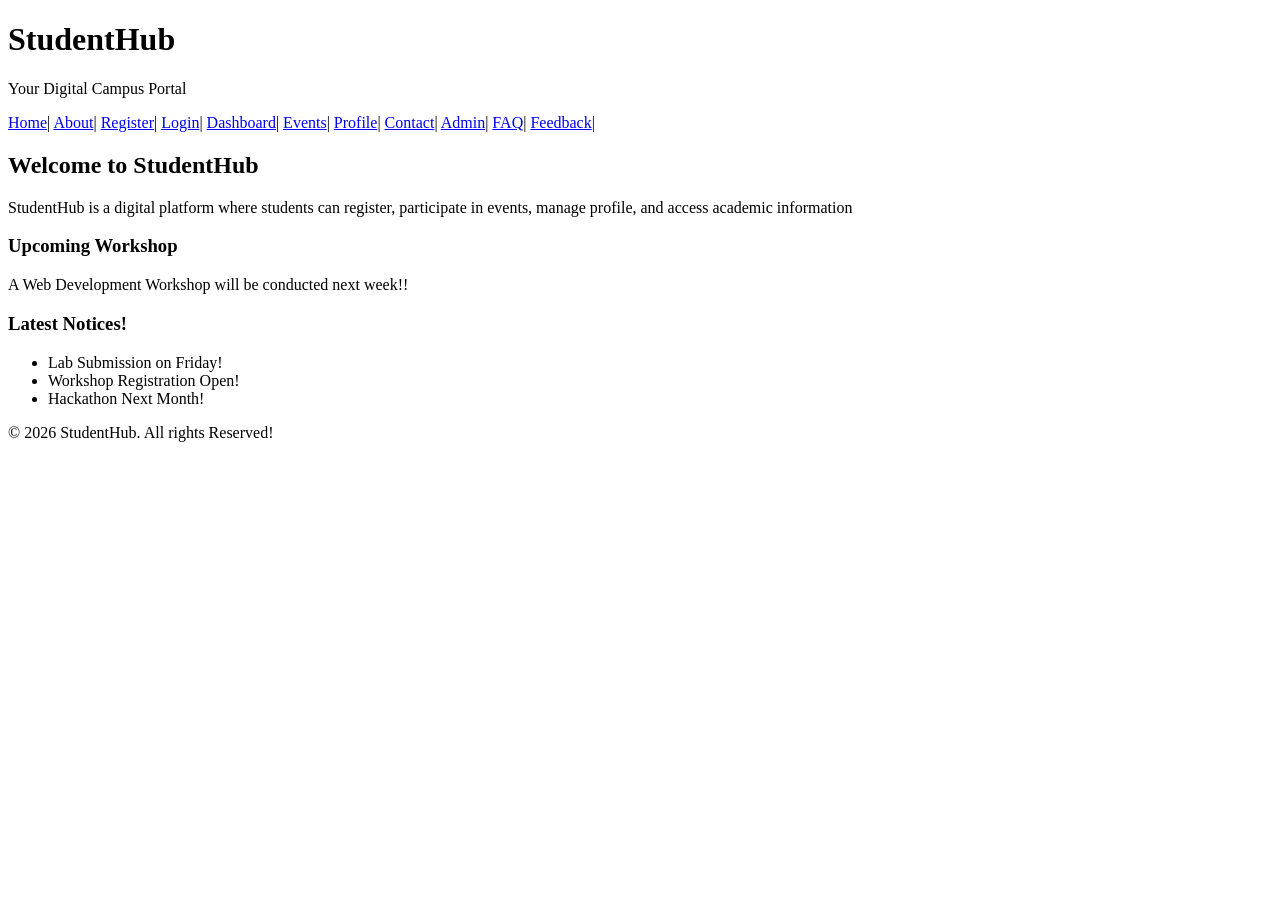
==== pages/index.html @ 155fc9a7 "Practiacl 2: Semantic HTML5 Structure" ====
<!DOCTYPE html>
<html lang="en">
<head>
    <meta charset="UTF-8">
    <meta name="viewport" content="width=device-width, initial-scale=1.0">
    <title>StudentHub - Home</title>
</head>
<body>
    <header>
        <h1>StudentHub</h1>
        <p>Your Digital Campus Portal</p>
    </header>

    <nav>
        <a href="index.html">Home</a>|
        <a href="about.html">About</a>|
        <a href="register.html">Register</a>|
        <a href="login.html">Login</a>|
        <a href="dashboard.html">Dashboard</a>|
        <a href="events.html">Events</a>|
        <a href="profile.html">Profile</a>|
        <a href="contact.html">Contact</a>|
        <a href="admin.html">Admin</a>|
        <a href="faq.html">FAQ</a>|
        <a href="feedback.html">Feedback</a>|
    </nav>
    <main>
        <section>
            <h2>Welcome to StudentHub</h2>
            <p>
                StudentHub is a digital platform where students can register,
                participate in events, manage profile, and access academic information
            </p>
        </section>
        <article>
            <h3>Upcoming Workshop</h3>

            <p>
                A Web Development Workshop will be conducted next week!! 
            </p>
        </article>
        <aside>
            <h3>Latest Notices!</h3>

            <ul>
                <li>Lab Submission on Friday!</li>
                <li>Workshop Registration Open!</li>
                <li>Hackathon Next Month!</li>
            </ul>
        </aside>
    </main>
    <footer>
        <p>&copy; 2026 StudentHub. All rights Reserved!</p>
    </footer>
</body>
</html>
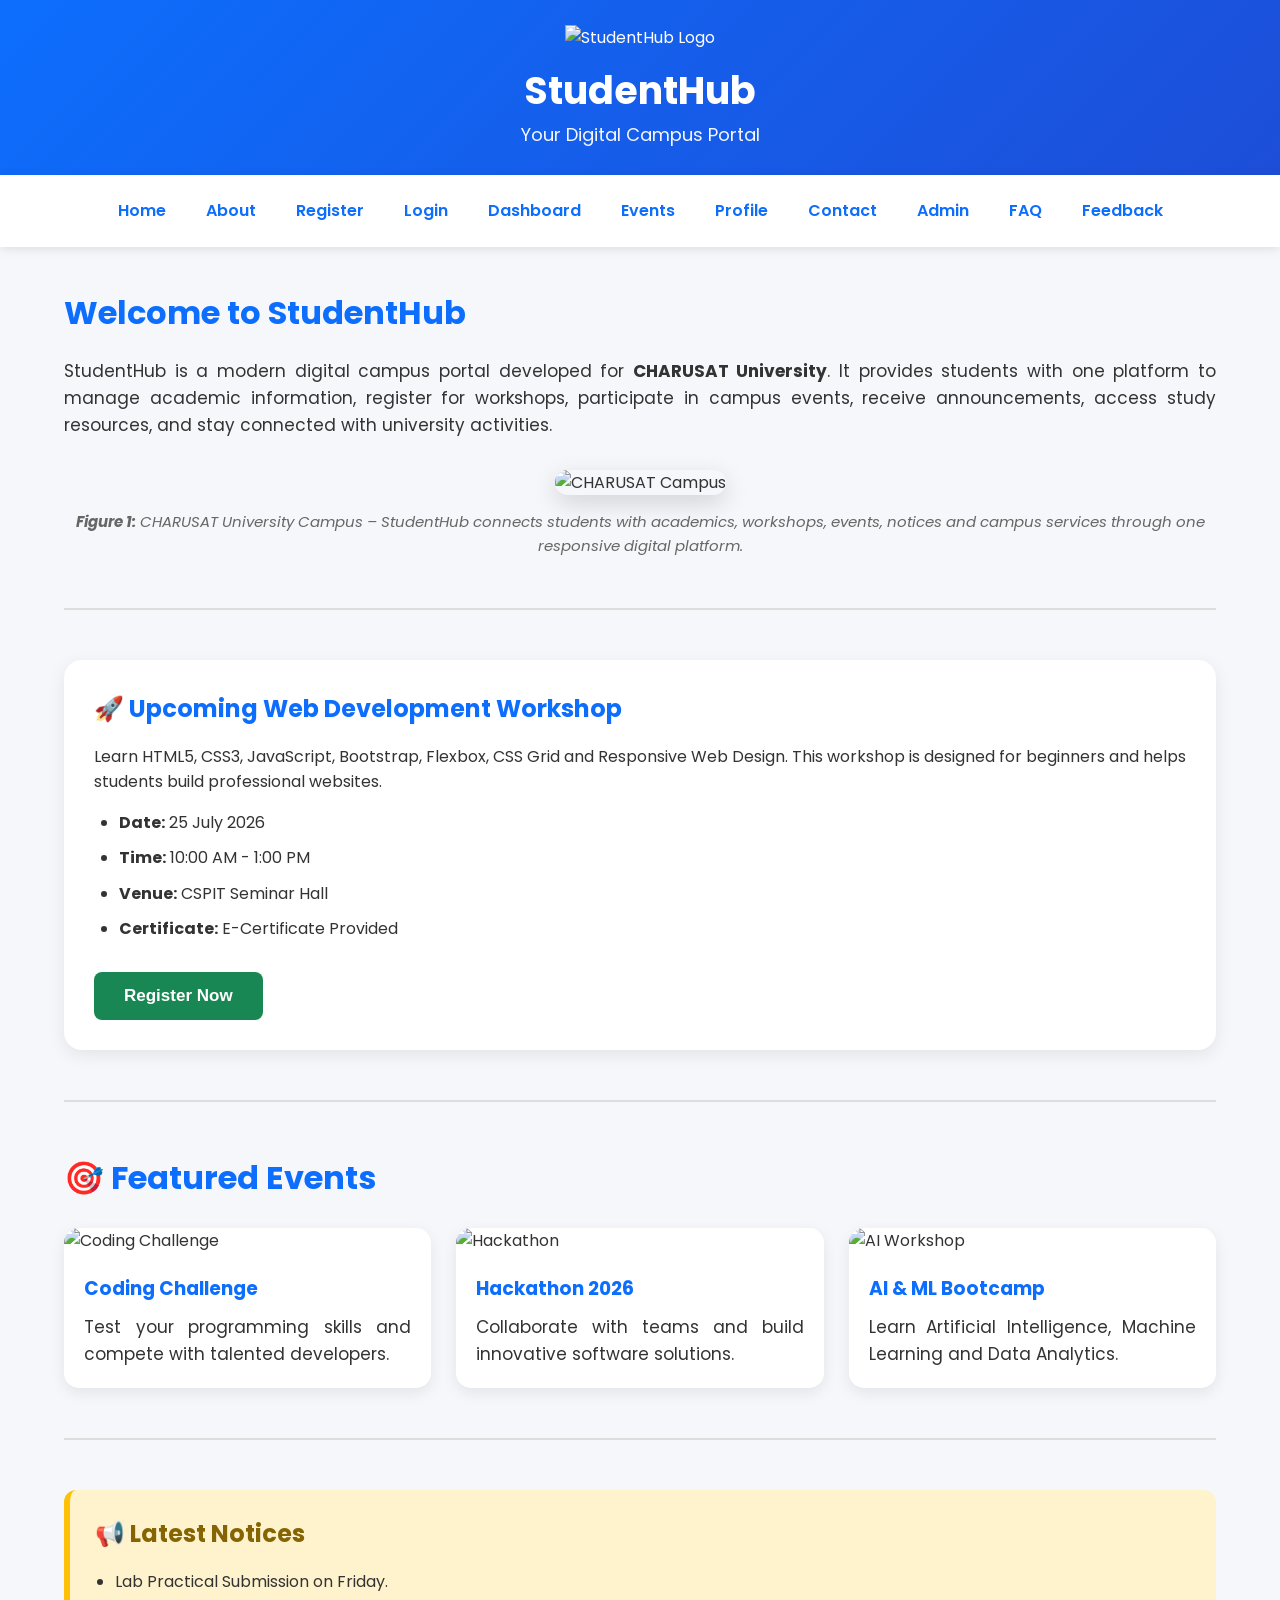
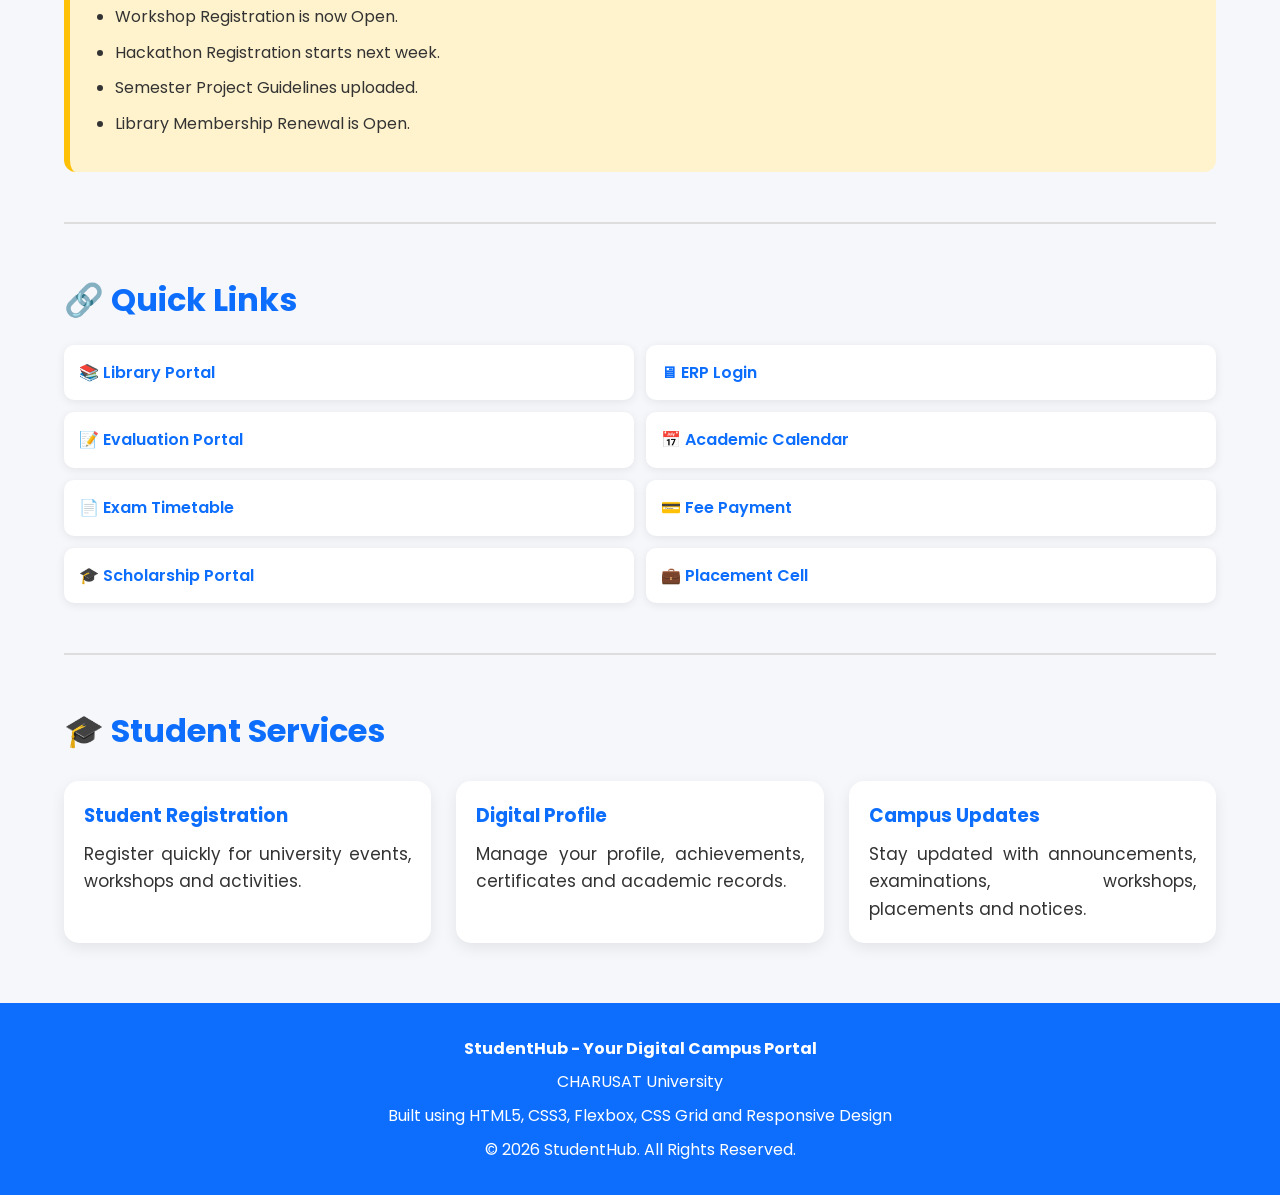
==== commit 99487bbe: "Add responsive UI, CSS and images" ====
--- a/pages/index.html
+++ b/pages/index.html
@@ -3,54 +3,346 @@
 <head>
     <meta charset="UTF-8">
     <meta name="viewport" content="width=device-width, initial-scale=1.0">
+
     <title>StudentHub - Home</title>
+
+    <!-- Google Font -->
+    <link rel="stylesheet" href="../css/style.css">
 </head>
+
 <body>
+
+    <!-- Header -->
+
     <header>
+
+        <img src="images/StudentHubLogo.png" alt="StudentHub Logo">
+
         <h1>StudentHub</h1>
+
         <p>Your Digital Campus Portal</p>
+
     </header>
 
+    <!-- Navigation -->
+
     <nav>
-        <a href="index.html">Home</a>|
-        <a href="about.html">About</a>|
-        <a href="register.html">Register</a>|
-        <a href="login.html">Login</a>|
-        <a href="dashboard.html">Dashboard</a>|
-        <a href="events.html">Events</a>|
-        <a href="profile.html">Profile</a>|
-        <a href="contact.html">Contact</a>|
-        <a href="admin.html">Admin</a>|
-        <a href="faq.html">FAQ</a>|
-        <a href="feedback.html">Feedback</a>|
+
+        <a href="index.html">Home</a>
+
+        <a href="about.html">About</a>
+
+        <a href="register.html">Register</a>
+
+        <a href="login.html">Login</a>
+
+        <a href="dashboard.html">Dashboard</a>
+
+        <a href="events.html">Events</a>
+
+        <a href="profile.html">Profile</a>
+
+        <a href="contact.html">Contact</a>
+
+        <a href="admin.html">Admin</a>
+
+        <a href="faq.html">FAQ</a>
+
+        <a href="feedback.html">Feedback</a>
+
     </nav>
+
+    <!-- Main -->
+
     <main>
+
+        <!-- Welcome -->
+
         <section>
+
             <h2>Welcome to StudentHub</h2>
+
             <p>
-                StudentHub is a digital platform where students can register,
-                participate in events, manage profile, and access academic information
+
+                StudentHub is a modern digital campus portal developed for
+                <strong>CHARUSAT University</strong>. It provides students
+                with one platform to manage academic information,
+                register for workshops, participate in campus events,
+                receive announcements, access study resources,
+                and stay connected with university activities.
+
             </p>
+
+            <figure>
+
+                <img src="images/campus.png" alt="CHARUSAT Campus">
+
+                <figcaption>
+
+                    <strong>Figure 1:</strong> CHARUSAT University Campus –
+                    StudentHub connects students with academics,
+                    workshops, events, notices and campus services through
+                    one responsive digital platform.
+
+                </figcaption>
+
+            </figure>
+
         </section>
+
+        <hr>
+
+        <!-- Workshop -->
+
         <article>
-            <h3>Upcoming Workshop</h3>
+
+            <h2>🚀 Upcoming Web Development Workshop</h2>
 
             <p>
-                A Web Development Workshop will be conducted next week!! 
+
+                Learn HTML5, CSS3, JavaScript, Bootstrap,
+                Flexbox, CSS Grid and Responsive Web Design.
+
+                This workshop is designed for beginners and
+                helps students build professional websites.
+
             </p>
+
+            <ul>
+
+                <li><strong>Date:</strong> 25 July 2026</li>
+
+                <li><strong>Time:</strong> 10:00 AM - 1:00 PM</li>
+
+                <li><strong>Venue:</strong> CSPIT Seminar Hall</li>
+
+                <li><strong>Certificate:</strong> E-Certificate Provided</li>
+
+            </ul>
+
+            <button>Register Now</button>
+
         </article>
+
+        <hr>
+
+        <!-- Featured Events -->
+
+        <section>
+
+            <h2>🎯 Featured Events</h2>
+
+            <div class="cards">
+
+                <div class="card">
+
+                    <img src="images/event1.jpg" alt="Coding Challenge">
+
+                    <div class="card-body">
+
+                        <h3>Coding Challenge</h3>
+
+                        <p>
+                            Test your programming skills and compete with
+                            talented developers.
+                        </p>
+
+                    </div>
+
+                </div>
+
+                <div class="card">
+
+                    <img src="images/event2.jpg" alt="Hackathon">
+
+                    <div class="card-body">
+
+                        <h3>Hackathon 2026</h3>
+
+                        <p>
+                            Collaborate with teams and build innovative
+                            software solutions.
+                        </p>
+
+                    </div>
+
+                </div>
+
+                <div class="card">
+
+                    <img src="images/event3.jpg" alt="AI Workshop">
+
+                    <div class="card-body">
+
+                        <h3>AI & ML Bootcamp</h3>
+
+                        <p>
+                            Learn Artificial Intelligence,
+                            Machine Learning and Data Analytics.
+
+                        </p>
+
+                    </div>
+
+                </div>
+
+            </div>
+
+        </section>
+
+        <hr>
+
+        <!-- Notices -->
+
         <aside>
-            <h3>Latest Notices!</h3>
+
+            <h2>📢 Latest Notices</h2>
 
             <ul>
-                <li>Lab Submission on Friday!</li>
-                <li>Workshop Registration Open!</li>
-                <li>Hackathon Next Month!</li>
+
+                <li>Lab Practical Submission on Friday.</li>
+
+                <li>Workshop Registration is now Open.</li>
+
+                <li>Hackathon Registration starts next week.</li>
+
+                <li>Semester Project Guidelines uploaded.</li>
+
+                <li>Library Membership Renewal is Open.</li>
+
             </ul>
+
         </aside>
+
+        <hr>
+
+        <!-- Quick Links -->
+
+        <section class="quick-links">
+
+            <h2>🔗 Quick Links</h2>
+
+            <ul>
+
+                <li><a href="#">📚 Library Portal</a></li>
+
+                <li><a href="#">🖥 ERP Login</a></li>
+
+                <li><a href="#">📝 Evaluation Portal</a></li>
+
+                <li><a href="#">📅 Academic Calendar</a></li>
+
+                <li><a href="#">📄 Exam Timetable</a></li>
+
+                <li><a href="#">💳 Fee Payment</a></li>
+
+                <li><a href="#">🎓 Scholarship Portal</a></li>
+
+                <li><a href="#">💼 Placement Cell</a></li>
+
+            </ul>
+
+        </section>
+
+        <hr>
+
+        <!-- Student Services -->
+
+        <section>
+
+            <h2>🎓 Student Services</h2>
+
+            <div class="cards">
+
+                <div class="card">
+
+                    <div class="card-body">
+
+                        <h3>Student Registration</h3>
+
+                        <p>
+                            Register quickly for university events,
+                            workshops and activities.
+                        </p>
+
+                    </div>
+
+                </div>
+
+                <div class="card">
+
+                    <div class="card-body">
+
+                        <h3>Digital Profile</h3>
+
+                        <p>
+
+                            Manage your profile,
+                            achievements,
+                            certificates
+                            and academic records.
+
+                        </p>
+
+                    </div>
+
+                </div>
+
+                <div class="card">
+
+                    <div class="card-body">
+
+                        <h3>Campus Updates</h3>
+
+                        <p>
+
+                            Stay updated with
+                            announcements,
+                            examinations,
+                            workshops,
+                            placements and notices.
+
+                        </p>
+
+                    </div>
+
+                </div>
+
+            </div>
+
+        </section>
+
     </main>
+
+    <!-- Footer -->
+
     <footer>
-        <p>&copy; 2026 StudentHub. All rights Reserved!</p>
+
+        <p>
+
+            <strong>StudentHub - Your Digital Campus Portal</strong>
+
+        </p>
+
+        <p>
+
+            CHARUSAT University
+
+        </p>
+
+        <p>
+
+            Built using HTML5, CSS3, Flexbox, CSS Grid and Responsive Design
+
+        </p>
+
+        <p>
+
+            © 2026 StudentHub. All Rights Reserved.
+
+        </p>
+
     </footer>
+
 </body>
 </html>
--- a/css/style.css
+++ b/css/style.css
@@ -0,0 +1,449 @@
+@import url('https://fonts.googleapis.com/css2?family=Poppins:wght@300;400;500;600;700;800&display=swap');
+
+/* ===============================
+   Global Styles
+================================ */
+
+*{
+    margin:0;
+    padding:0;
+    box-sizing:border-box;
+}
+
+html{
+    scroll-behavior:smooth;
+}
+
+body{
+    font-family:'Poppins',sans-serif;
+    background:#f5f7fa;
+    color:#333;
+    line-height:1.6;
+}
+
+/* ===============================
+   Header
+================================ */
+
+header{
+    background:linear-gradient(135deg,#0d6efd,#1d4ed8);
+    color:white;
+    text-align:center;
+    padding:25px;
+}
+
+header img{
+    width:90px;
+    margin-bottom:10px;
+}
+
+header h1{
+    font-size:38px;
+    font-weight:700;
+}
+
+header p{
+    font-size:18px;
+    opacity:.95;
+}
+
+/* ===============================
+   Navigation
+================================ */
+
+nav{
+    display:flex;
+    justify-content:center;
+    align-items:center;
+    flex-wrap:wrap;
+    gap:12px;
+    background:white;
+    padding:15px;
+    box-shadow:0 2px 10px rgba(0,0,0,.1);
+    position:sticky;
+    top:0;
+    z-index:1000;
+}
+
+nav img.logo{
+    width:55px;
+    margin-right:15px;
+}
+
+nav a{
+    text-decoration:none;
+    color:#0d6efd;
+    font-weight:600;
+    padding:8px 14px;
+    border-radius:8px;
+    transition:.3s;
+}
+
+nav a:hover{
+    background:#0d6efd;
+    color:white;
+}
+
+/* ===============================
+   Main
+================================ */
+
+main{
+    width:90%;
+    max-width:1200px;
+    margin:40px auto;
+}
+
+/* ===============================
+   Welcome Section
+================================ */
+
+section{
+    margin-bottom:50px;
+}
+
+section h2{
+    color:#0d6efd;
+    font-size:32px;
+    margin-bottom:20px;
+}
+
+section p{
+    font-size:17px;
+    text-align:justify;
+}
+
+/* ===============================
+   Figure
+================================ */
+
+figure{
+    margin-top:30px;
+    text-align:center;
+}
+
+figure img{
+    width:100%;
+    max-width:900px;
+    border-radius:18px;
+    box-shadow:0 8px 25px rgba(0,0,0,.15);
+}
+
+figcaption{
+    margin-top:15px;
+    font-size:15px;
+    color:#666;
+    font-style:italic;
+}
+
+/* ===============================
+   Workshop
+================================ */
+
+article{
+    background:white;
+    padding:30px;
+    border-radius:18px;
+    box-shadow:0 5px 18px rgba(0,0,0,.08);
+}
+
+article h2,
+article h3{
+    color:#0d6efd;
+    margin-bottom:15px;
+}
+
+article ul{
+    margin-top:15px;
+    margin-left:25px;
+}
+
+article li{
+    margin-bottom:10px;
+}
+
+/* ===============================
+   Button
+================================ */
+
+button{
+    margin-top:20px;
+    background:#198754;
+    color:white;
+    border:none;
+    padding:14px 30px;
+    border-radius:8px;
+    cursor:pointer;
+    font-size:17px;
+    font-weight:600;
+    transition:.3s;
+}
+
+button:hover{
+    background:#157347;
+    transform:translateY(-3px);
+}
+
+/* ===============================
+   Cards Grid
+================================ */
+
+.cards{
+    display:grid;
+    grid-template-columns:repeat(3,1fr);
+    gap:25px;
+    margin-top:25px;
+}
+
+.card{
+    background:white;
+    border-radius:15px;
+    overflow:hidden;
+    box-shadow:0 5px 15px rgba(0,0,0,.08);
+    transition:.3s;
+}
+
+.card:hover{
+    transform:translateY(-8px);
+}
+
+.card img{
+    width:100%;
+    height:220px;
+    object-fit:cover;
+}
+
+.card-body{
+    padding:20px;
+}
+
+.card-body h3{
+    color:#0d6efd;
+    margin-bottom:10px;
+}
+
+/* ===============================
+   Quick Links
+================================ */
+
+.quick-links ul{
+    display:grid;
+    grid-template-columns:repeat(2,1fr);
+    gap:12px;
+    list-style:none;
+    margin-top:20px;
+}
+
+.quick-links a{
+    display:block;
+    text-decoration:none;
+    background:white;
+    color:#0d6efd;
+    padding:15px;
+    border-radius:10px;
+    box-shadow:0 2px 10px rgba(0,0,0,.08);
+    transition:.3s;
+    font-weight:600;
+}
+
+.quick-links a:hover{
+    background:#0d6efd;
+    color:white;
+}
+
+/* ===============================
+   Notice
+================================ */
+
+aside{
+    background:#fff3cd;
+    border-left:6px solid #ffc107;
+    padding:25px;
+    border-radius:12px;
+}
+
+aside h2,
+aside h3{
+    color:#856404;
+    margin-bottom:15px;
+}
+
+aside ul{
+    margin-left:20px;
+}
+
+aside li{
+    margin-bottom:10px;
+}
+
+/* ===============================
+   Dashboard Grid
+================================ */
+
+.dashboard-grid{
+    display:grid;
+    grid-template-columns:repeat(3,1fr);
+    gap:20px;
+}
+
+.dashboard-card{
+    background:white;
+    text-align:center;
+    padding:30px;
+    border-radius:15px;
+    box-shadow:0 5px 15px rgba(0,0,0,.1);
+}
+
+.dashboard-card h3{
+    color:#0d6efd;
+}
+
+.dashboard-card p{
+    font-size:32px;
+    font-weight:bold;
+    color:#198754;
+}
+
+/* ===============================
+   Events
+================================ */
+
+.event-grid{
+    display:grid;
+    grid-template-columns:repeat(auto-fit,minmax(280px,1fr));
+    gap:25px;
+}
+
+/* ===============================
+   Forms
+================================ */
+
+form{
+    background:white;
+    padding:30px;
+    border-radius:15px;
+    box-shadow:0 5px 18px rgba(0,0,0,.08);
+}
+
+input,
+select,
+textarea{
+    width:100%;
+    padding:12px;
+    margin-bottom:18px;
+    border:1px solid #ccc;
+    border-radius:8px;
+    font-size:16px;
+}
+
+input:focus,
+select:focus,
+textarea:focus{
+    outline:none;
+    border-color:#0d6efd;
+}
+
+/* ===============================
+   Footer
+================================ */
+
+footer{
+    background:#0d6efd;
+    color:white;
+    text-align:center;
+    padding:25px;
+    margin-top:60px;
+}
+
+footer p{
+    margin:8px 0;
+}
+
+/* ===============================
+   Horizontal Line
+================================ */
+
+hr{
+    margin:50px 0;
+    border:none;
+    height:2px;
+    background:#ddd;
+}
+
+/* ===============================
+   Responsive
+================================ */
+
+@media(max-width:992px){
+
+.cards{
+    grid-template-columns:repeat(2,1fr);
+}
+
+.dashboard-grid{
+    grid-template-columns:repeat(2,1fr);
+}
+
+.quick-links ul{
+    grid-template-columns:1fr;
+}
+
+}
+
+@media(max-width:768px){
+
+header h1{
+    font-size:30px;
+}
+
+section h2{
+    font-size:26px;
+}
+
+nav{
+    flex-direction:column;
+}
+
+.cards{
+    grid-template-columns:1fr;
+}
+
+.dashboard-grid{
+    grid-template-columns:1fr;
+}
+
+figure img{
+    width:100%;
+}
+
+button{
+    width:100%;
+}
+
+}
+
+@media(max-width:480px){
+
+header img{
+    width:70px;
+}
+
+header h1{
+    font-size:24px;
+}
+
+header p{
+    font-size:15px;
+}
+
+nav a{
+    display:block;
+    width:100%;
+    text-align:center;
+}
+
+main{
+    width:95%;
+}
+
+}
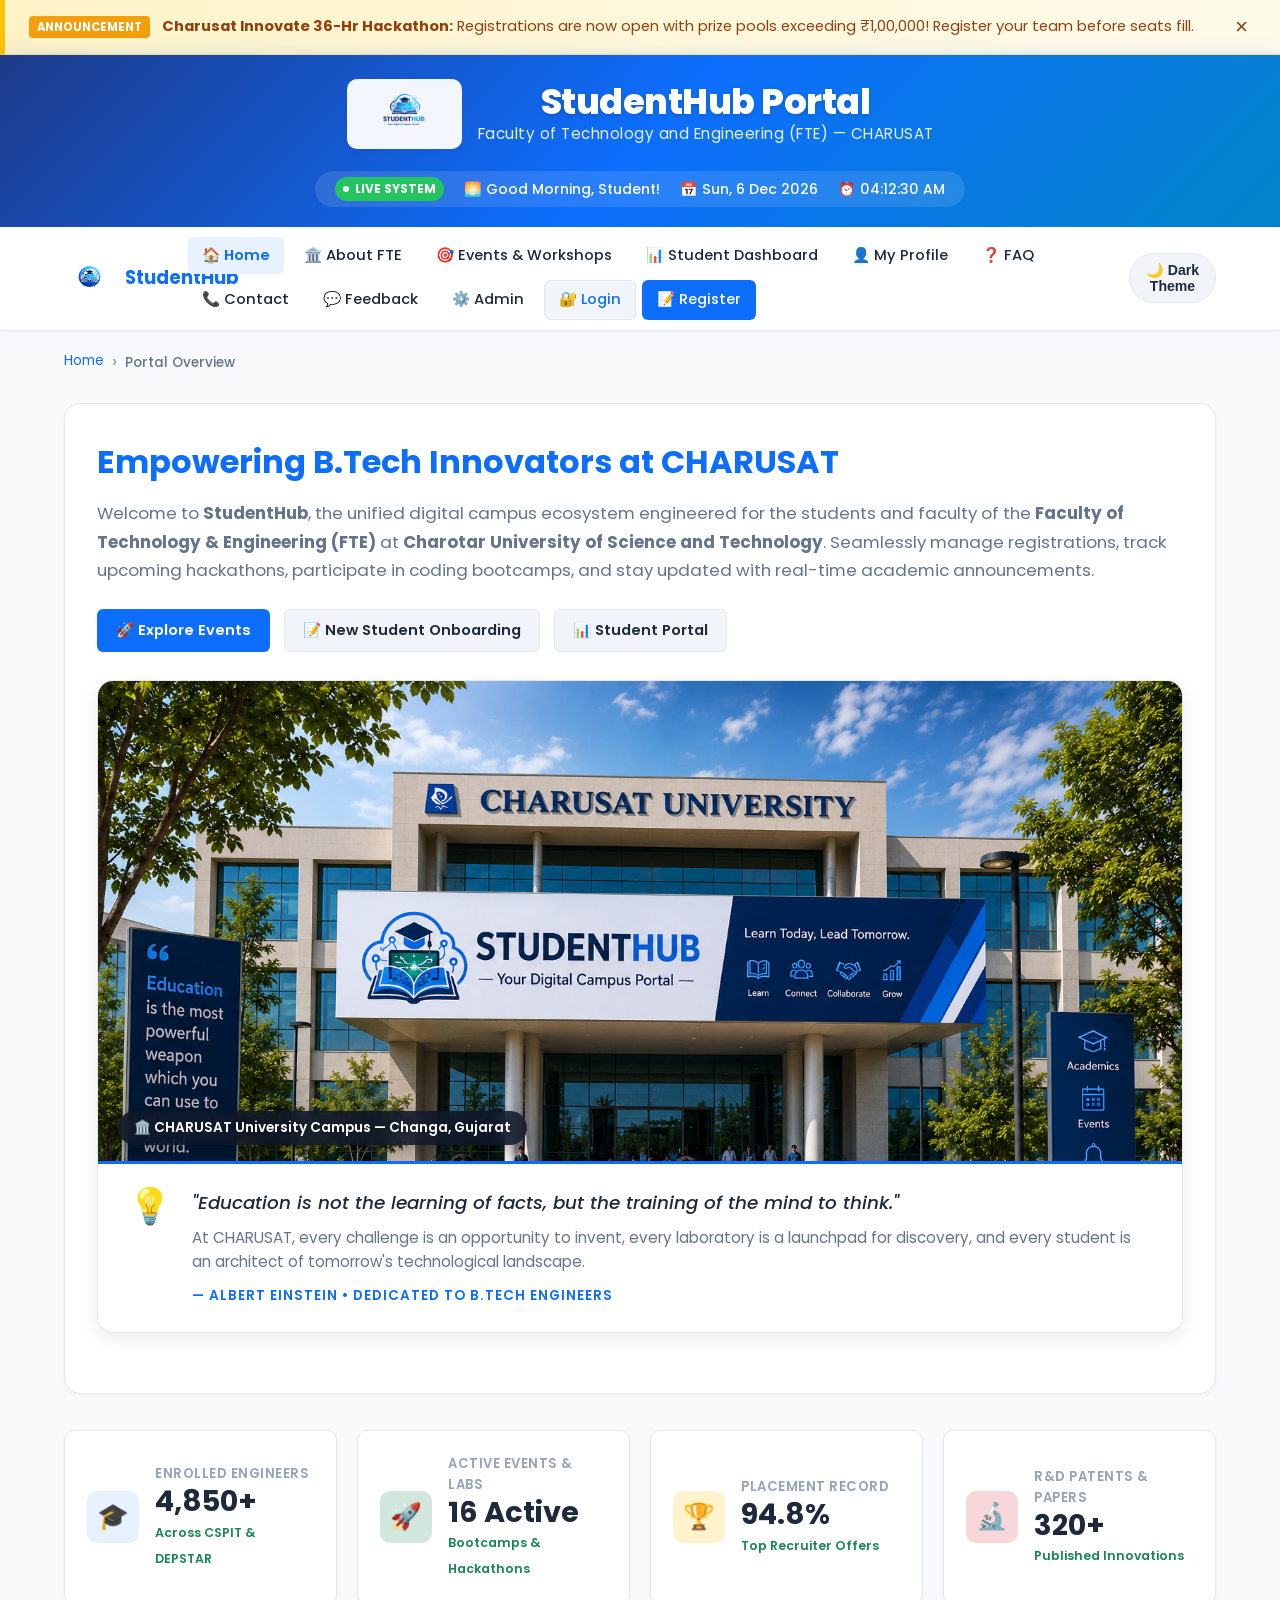
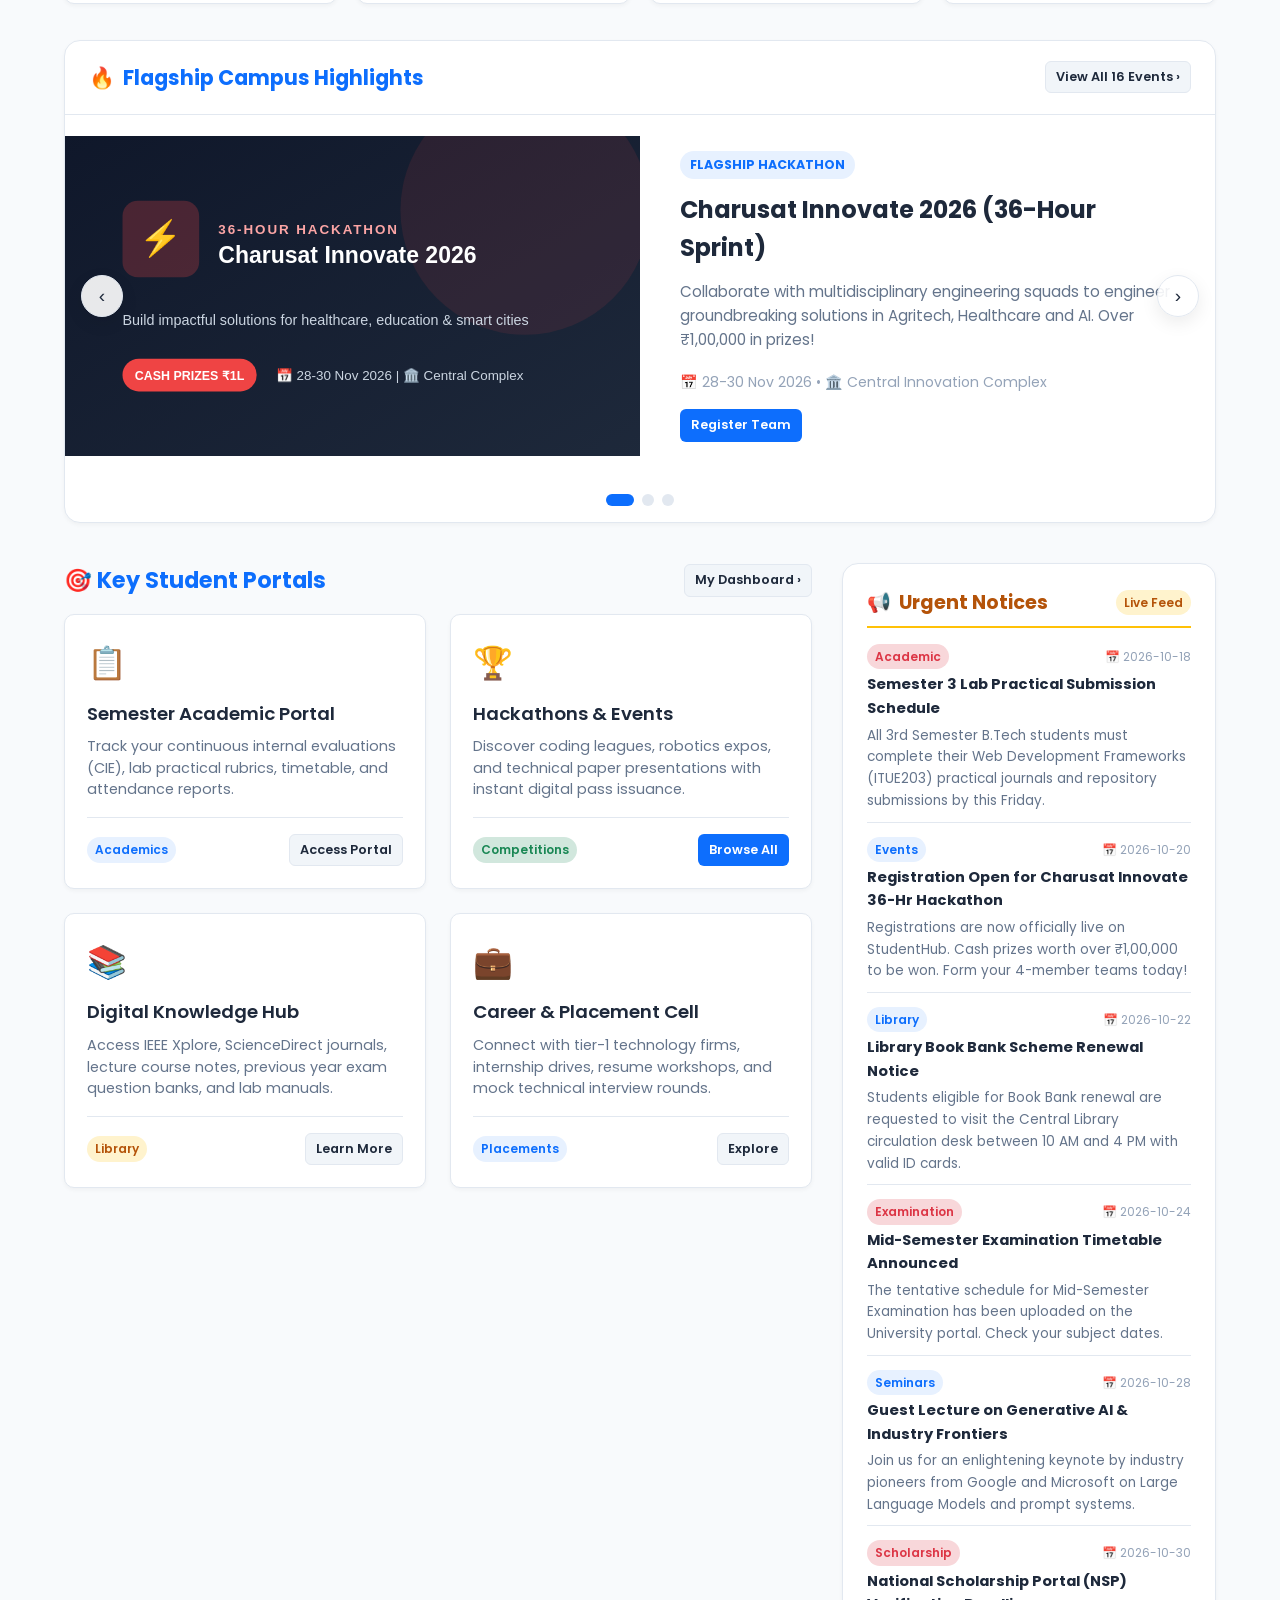
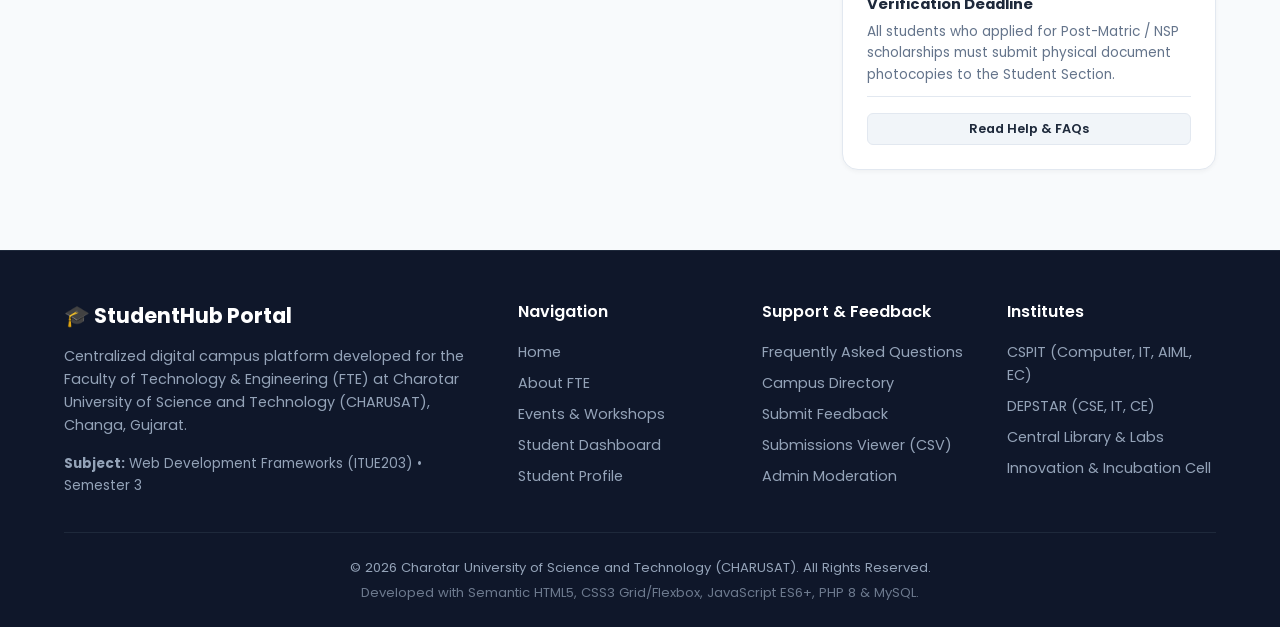
==== commit 79bd2723: "Complete implementation of StudentHub Portal for Practicals 1 to 15 (Frontend, Backend, Database, UI" ====
--- a/pages/index.html
+++ b/pages/index.html
@@ -3,346 +3,353 @@
 <head>
     <meta charset="UTF-8">
     <meta name="viewport" content="width=device-width, initial-scale=1.0">
-
-    <title>StudentHub - Home</title>
-
-    <!-- Google Font -->
+    <meta name="description" content="StudentHub - Centralized Digital Campus Portal for Charotar University of Science and Technology (CHARUSAT) FTE Students.">
+    <title>StudentHub - Digital Campus Portal | CHARUSAT FTE</title>
+    <link rel="icon" type="image/png" href="../images/favStudentIcon.png">
     <link rel="stylesheet" href="../css/style.css">
 </head>
-
 <body>
 
-    <!-- Header -->
-
-    <header>
-
-        <img src="images/StudentHubLogo.png" alt="StudentHub Logo">
-
-        <h1>StudentHub</h1>
-
-        <p>Your Digital Campus Portal</p>
-
+    <!-- Accessible Skip Link (Practical 2 Advanced) -->
+    <a href="#mainContent" class="skip-link">Skip to main content</a>
+
+    <!-- Top Announcement Banner (Practical 4) -->
+    <div id="notification" role="region" aria-label="Campus Announcement">
+        <div class="notification-content">
+            <span class="notification-badge">ANNOUNCEMENT</span>
+            <p><strong>Charusat Innovate 36-Hr Hackathon:</strong> Registrations are now open with prize pools exceeding ₹1,00,000! Register your team before seats fill.</p>
+        </div>
+        <button id="closeNotification" aria-label="Dismiss Announcement">&times;</button>
+    </div>
+
+    <!-- Header & Live Status Bar (Practical 2 & 4) -->
+    <header role="banner">
+        <div class="header-top">
+            <img src="../images/StudentHubLogo.png" alt="StudentHub Official Portal Logo" class="header-logo">
+            <div class="header-brand">
+                <h1>StudentHub Portal</h1>
+                <p class="tagline">Faculty of Technology and Engineering (FTE) — CHARUSAT</p>
+            </div>
+        </div>
+        <div class="header-meta">
+            <span class="live-badge">Live System</span>
+            <span id="greeting">👋 Welcome, Engineer!</span>
+            <span id="date">📅 Loading Date...</span>
+            <span id="clock">⏰ 00:00:00 AM</span>
+        </div>
     </header>
 
-    <!-- Navigation -->
-
-    <nav>
-
-        <a href="index.html">Home</a>
-
-        <a href="about.html">About</a>
-
-        <a href="register.html">Register</a>
-
-        <a href="login.html">Login</a>
-
-        <a href="dashboard.html">Dashboard</a>
-
-        <a href="events.html">Events</a>
-
-        <a href="profile.html">Profile</a>
-
-        <a href="contact.html">Contact</a>
-
-        <a href="admin.html">Admin</a>
-
-        <a href="faq.html">FAQ</a>
-
-        <a href="feedback.html">Feedback</a>
-
+    <!-- Navigation Bar (Practical 2, 3, 4) -->
+    <nav class="main-nav" role="navigation" aria-label="Main Navigation">
+        <div class="nav-brand">
+            <img src="../images/favStudentIcon.png" alt="StudentHub Icon">
+            <span>StudentHub</span>
+        </div>
+        <button class="hamburger-btn" id="hamburgerBtn" aria-label="Toggle navigation menu" aria-expanded="false">☰</button>
+        <ul class="nav-links" id="navLinks">
+            <li><a href="index.html" class="active">🏠 Home</a></li>
+            <li><a href="about.html">🏛️ About FTE</a></li>
+            <li><a href="events.html">🎯 Events &amp; Workshops</a></li>
+            <li><a href="dashboard.html">📊 Student Dashboard</a></li>
+            <li><a href="profile.html">👤 My Profile</a></li>
+            <li><a href="faq.html">❓ FAQ</a></li>
+            <li><a href="contact.html">📞 Contact</a></li>
+            <li><a href="feedback.html">💬 Feedback</a></li>
+            <li><a href="admin.html">⚙️ Admin</a></li>
+            <li><a href="login.html" class="btn btn-secondary btn-sm" style="color: var(--primary);">🔐 Login</a></li>
+            <li><a href="register.html" class="btn btn-primary btn-sm" style="color: #fff;">📝 Register</a></li>
+        </ul>
+        <div class="nav-actions">
+            <button id="themeBtn" class="theme-toggle-btn" aria-label="Toggle theme">🌙 Dark Theme</button>
+        </div>
     </nav>
 
-    <!-- Main -->
-
-    <main>
-
-        <!-- Welcome -->
-
-        <section>
-
-            <h2>Welcome to StudentHub</h2>
-
-            <p>
-
-                StudentHub is a modern digital campus portal developed for
-                <strong>CHARUSAT University</strong>. It provides students
-                with one platform to manage academic information,
-                register for workshops, participate in campus events,
-                receive announcements, access study resources,
-                and stay connected with university activities.
-
-            </p>
-
-            <figure>
-
-                <img src="images/campus.png" alt="CHARUSAT Campus">
-
-                <figcaption>
-
-                    <strong>Figure 1:</strong> CHARUSAT University Campus –
-                    StudentHub connects students with academics,
-                    workshops, events, notices and campus services through
-                    one responsive digital platform.
-
-                </figcaption>
-
+    <!-- Accessible Breadcrumb Navigation -->
+    <nav class="breadcrumb-container" aria-label="Breadcrumb">
+        <ol class="breadcrumb">
+            <li><a href="index.html">Home</a></li>
+            <li class="active" aria-current="page">Portal Overview</li>
+        </ol>
+    </nav>
+
+    <!-- Main Content -->
+    <main id="mainContent" role="main">
+
+        <!-- Welcome Hero Section -->
+        <section class="hero-section">
+            <div class="hero-content">
+                <h2>Empowering B.Tech Innovators at CHARUSAT</h2>
+                <p class="hero-lead">
+                    Welcome to <strong>StudentHub</strong>, the unified digital campus ecosystem engineered for the 
+                    students and faculty of the <strong>Faculty of Technology &amp; Engineering (FTE)</strong> at 
+                    <strong>Charotar University of Science and Technology</strong>. Seamlessly manage registrations, 
+                    track upcoming hackathons, participate in coding bootcamps, and stay updated with real-time academic announcements.
+                </p>
+                <div style="display: flex; gap: 14px; flex-wrap: wrap;">
+                    <a href="events.html" class="btn btn-primary">🚀 Explore Events</a>
+                    <a href="register.html" class="btn btn-secondary">📝 New Student Onboarding</a>
+                    <a href="dashboard.html" class="btn btn-secondary">📊 Student Portal</a>
+                </div>
+            </div>
+
+            <!-- Campus Image & Thought Card (Requested by User) -->
+            <figure class="campus-showcase">
+                <div class="campus-image-wrapper">
+                    <img src="../images/campus.png" alt="CHARUSAT University Campus Panoramic View, Changa">
+                    <div class="campus-overlay-badge">
+                        <span>🏛️ CHARUSAT University Campus — Changa, Gujarat</span>
+                    </div>
+                </div>
+                <div class="thought-card">
+                    <div class="thought-icon">💡</div>
+                    <div class="thought-body">
+                        <blockquote>
+                            "Education is not the learning of facts, but the training of the mind to think."
+                        </blockquote>
+                        <p class="thought-sub">
+                            At CHARUSAT, every challenge is an opportunity to invent, every laboratory is a launchpad for discovery, 
+                            and every student is an architect of tomorrow's technological landscape.
+                        </p>
+                        <cite>— Albert Einstein &bull; Dedicated to B.Tech Engineers</cite>
+                    </div>
+                </div>
             </figure>
-
         </section>
 
-        <hr>
-
-        <!-- Workshop -->
-
-        <article>
-
-            <h2>🚀 Upcoming Web Development Workshop</h2>
-
-            <p>
-
-                Learn HTML5, CSS3, JavaScript, Bootstrap,
-                Flexbox, CSS Grid and Responsive Web Design.
-
-                This workshop is designed for beginners and
-                helps students build professional websites.
-
-            </p>
-
-            <ul>
-
-                <li><strong>Date:</strong> 25 July 2026</li>
-
-                <li><strong>Time:</strong> 10:00 AM - 1:00 PM</li>
-
-                <li><strong>Venue:</strong> CSPIT Seminar Hall</li>
-
-                <li><strong>Certificate:</strong> E-Certificate Provided</li>
-
-            </ul>
-
-            <button>Register Now</button>
-
-        </article>
-
-        <hr>
-
-        <!-- Featured Events -->
-
-        <section>
-
-            <h2>🎯 Featured Events</h2>
-
-            <div class="cards">
-
-                <div class="card">
-
-                    <img src="images/event1.jpg" alt="Coding Challenge">
-
-                    <div class="card-body">
-
-                        <h3>Coding Challenge</h3>
-
-                        <p>
-                            Test your programming skills and compete with
-                            talented developers.
-                        </p>
-
-                    </div>
-
-                </div>
-
-                <div class="card">
-
-                    <img src="images/event2.jpg" alt="Hackathon">
-
-                    <div class="card-body">
-
-                        <h3>Hackathon 2026</h3>
-
-                        <p>
-                            Collaborate with teams and build innovative
-                            software solutions.
-                        </p>
-
-                    </div>
-
-                </div>
-
-                <div class="card">
-
-                    <img src="images/event3.jpg" alt="AI Workshop">
-
-                    <div class="card-body">
-
-                        <h3>AI & ML Bootcamp</h3>
-
-                        <p>
-                            Learn Artificial Intelligence,
-                            Machine Learning and Data Analytics.
-
-                        </p>
-
-                    </div>
-
-                </div>
-
-            </div>
-
+        <!-- Dynamic Quick Stats Grid (Practical 3 & 14) -->
+        <section class="metrics-grid" aria-label="Campus Statistics">
+            <div class="metric-card">
+                <div class="metric-icon">🎓</div>
+                <div class="metric-info">
+                    <h4>Enrolled Engineers</h4>
+                    <div class="metric-number">4,850+</div>
+                    <span class="metric-trend">Across CSPIT &amp; DEPSTAR</span>
+                </div>
+            </div>
+            <div class="metric-card success">
+                <div class="metric-icon">🚀</div>
+                <div class="metric-info">
+                    <h4>Active Events &amp; Labs</h4>
+                    <div class="metric-number">16 Active</div>
+                    <span class="metric-trend">Bootcamps &amp; Hackathons</span>
+                </div>
+            </div>
+            <div class="metric-card warning">
+                <div class="metric-icon">🏆</div>
+                <div class="metric-info">
+                    <h4>Placement Record</h4>
+                    <div class="metric-number">94.8%</div>
+                    <span class="metric-trend">Top Recruiter Offers</span>
+                </div>
+            </div>
+            <div class="metric-card danger">
+                <div class="metric-icon">🔬</div>
+                <div class="metric-info">
+                    <h4>R&amp;D Patents &amp; Papers</h4>
+                    <div class="metric-number">320+</div>
+                    <span class="metric-trend">Published Innovations</span>
+                </div>
+            </div>
         </section>
 
-        <hr>
-
-        <!-- Notices -->
-
-        <aside>
-
-            <h2>📢 Latest Notices</h2>
-
-            <ul>
-
-                <li>Lab Practical Submission on Friday.</li>
-
-                <li>Workshop Registration is now Open.</li>
-
-                <li>Hackathon Registration starts next week.</li>
-
-                <li>Semester Project Guidelines uploaded.</li>
-
-                <li>Library Membership Renewal is Open.</li>
-
-            </ul>
-
-        </aside>
-
-        <hr>
-
-        <!-- Quick Links -->
-
-        <section class="quick-links">
-
-            <h2>🔗 Quick Links</h2>
-
-            <ul>
-
-                <li><a href="#">📚 Library Portal</a></li>
-
-                <li><a href="#">🖥 ERP Login</a></li>
-
-                <li><a href="#">📝 Evaluation Portal</a></li>
-
-                <li><a href="#">📅 Academic Calendar</a></li>
-
-                <li><a href="#">📄 Exam Timetable</a></li>
-
-                <li><a href="#">💳 Fee Payment</a></li>
-
-                <li><a href="#">🎓 Scholarship Portal</a></li>
-
-                <li><a href="#">💼 Placement Cell</a></li>
-
-            </ul>
-
+        <!-- Featured Events Slider / Carousel (Practical 4) -->
+        <section class="carousel-container" aria-label="Featured Technical Events">
+            <div class="carousel-header">
+                <h3><span>🔥</span> Flagship Campus Highlights</h3>
+                <a href="events.html" class="btn btn-secondary btn-sm">View All 16 Events ›</a>
+            </div>
+            <div class="carousel-track-wrapper">
+                <div class="carousel-track" id="carouselTrack">
+                    <!-- Slide 1 -->
+                    <div class="carousel-slide">
+                        <div class="carousel-slide-image">
+                            <img src="../images/event-hackathon.svg" alt="Charusat Innovate 36-Hour Hackathon">
+                        </div>
+                        <div class="carousel-slide-content">
+                            <span class="tag">FLAGSHIP HACKATHON</span>
+                            <h4>Charusat Innovate 2026 (36-Hour Sprint)</h4>
+                            <p>Collaborate with multidisciplinary engineering squads to engineer groundbreaking solutions in Agritech, Healthcare and AI. Over ₹1,00,000 in prizes!</p>
+                            <div style="margin-bottom: 16px; font-size: 0.88rem; color: var(--text-muted);">
+                                📅 28-30 Nov 2026 &bull; 🏛️ Central Innovation Complex
+                            </div>
+                            <a href="events.html" class="btn btn-primary btn-sm">Register Team</a>
+                        </div>
+                    </div>
+                    <!-- Slide 2 -->
+                    <div class="carousel-slide">
+                        <div class="carousel-slide-image">
+                            <img src="../images/event-web.svg" alt="Web Dev & Cloud Bootcamp">
+                        </div>
+                        <div class="carousel-slide-content">
+                            <span class="tag">TECHNICAL WORKSHOP</span>
+                            <h4>Full-Stack Web Dev &amp; Cloud Bootcamp</h4>
+                            <p>Master modern frontend frameworks, PHP 8 backend APIs, MySQL databases, and cloud deployment pipelines with hands-on lab sessions.</p>
+                            <div style="margin-bottom: 16px; font-size: 0.88rem; color: var(--text-muted);">
+                                📅 25 Oct 2026 &bull; 🏛️ CSPIT Seminar Hall 1
+                            </div>
+                            <a href="events.html" class="btn btn-primary btn-sm">Join Bootcamp</a>
+                        </div>
+                    </div>
+                    <!-- Slide 3 -->
+                    <div class="carousel-slide">
+                        <div class="carousel-slide-image">
+                            <img src="../images/event-ai.svg" alt="AI & Deep Learning Summit">
+                        </div>
+                        <div class="carousel-slide-content">
+                            <span class="tag">AI &amp; ML SUMMIT</span>
+                            <h4>Generative AI &amp; LLM Engineering Summit</h4>
+                            <p>Hands-on exploration of transformer architectures, prompt orchestration, computer vision pipelines, and deploying edge AI models.</p>
+                            <div style="margin-bottom: 16px; font-size: 0.88rem; color: var(--text-muted);">
+                                📅 12 Nov 2026 &bull; 🏛️ FTE Central Auditorium
+                            </div>
+                            <a href="events.html" class="btn btn-primary btn-sm">Reserve Seat</a>
+                        </div>
+                    </div>
+                </div>
+                <div class="carousel-controls">
+                    <button class="carousel-btn" id="carouselPrev" aria-label="Previous Slide">‹</button>
+                    <button class="carousel-btn" id="carouselNext" aria-label="Next Slide">›</button>
+                </div>
+            </div>
+            <div class="carousel-indicators" id="carouselIndicators"></div>
         </section>
 
-        <hr>
-
-        <!-- Student Services -->
-
-        <section>
-
-            <h2>🎓 Student Services</h2>
-
-            <div class="cards">
-
-                <div class="card">
-
-                    <div class="card-body">
-
-                        <h3>Student Registration</h3>
-
-                        <p>
-                            Register quickly for university events,
-                            workshops and activities.
-                        </p>
-
-                    </div>
-
-                </div>
-
-                <div class="card">
-
-                    <div class="card-body">
-
-                        <h3>Digital Profile</h3>
-
-                        <p>
-
-                            Manage your profile,
-                            achievements,
-                            certificates
-                            and academic records.
-
-                        </p>
-
-                    </div>
-
-                </div>
-
-                <div class="card">
-
-                    <div class="card-body">
-
-                        <h3>Campus Updates</h3>
-
-                        <p>
-
-                            Stay updated with
-                            announcements,
-                            examinations,
-                            workshops,
-                            placements and notices.
-
-                        </p>
-
-                    </div>
-
-                </div>
-
-            </div>
-
-        </section>
+        <!-- Two Column Layout: Latest Notices & Quick Academic Services -->
+        <div style="display: grid; grid-template-columns: 2fr 1fr; gap: 30px; margin-bottom: 40px;" class="split-section">
+            <!-- Left: Featured Cards -->
+            <section>
+                <div style="display: flex; justify-content: space-between; align-items: center; margin-bottom: 16px;">
+                    <h3 style="font-size: 1.4rem; color: var(--primary);">🎯 Key Student Portals</h3>
+                    <a href="dashboard.html" class="btn btn-secondary btn-sm">My Dashboard ›</a>
+                </div>
+                <div class="cards-grid" style="margin-top: 0;">
+                    <div class="card">
+                        <div class="card-body">
+                            <div style="font-size: 2rem; margin-bottom: 10px;">📋</div>
+                            <h3>Semester Academic Portal</h3>
+                            <p>Track your continuous internal evaluations (CIE), lab practical rubrics, timetable, and attendance reports.</p>
+                            <div class="card-footer">
+                                <span class="badge badge-primary">Academics</span>
+                                <a href="dashboard.html" class="btn btn-secondary btn-sm">Access Portal</a>
+                            </div>
+                        </div>
+                    </div>
+                    <div class="card">
+                        <div class="card-body">
+                            <div style="font-size: 2rem; margin-bottom: 10px;">🏆</div>
+                            <h3>Hackathons &amp; Events</h3>
+                            <p>Discover coding leagues, robotics expos, and technical paper presentations with instant digital pass issuance.</p>
+                            <div class="card-footer">
+                                <span class="badge badge-success">Competitions</span>
+                                <a href="events.html" class="btn btn-primary btn-sm">Browse All</a>
+                            </div>
+                        </div>
+                    </div>
+                    <div class="card">
+                        <div class="card-body">
+                            <div style="font-size: 2rem; margin-bottom: 10px;">📚</div>
+                            <h3>Digital Knowledge Hub</h3>
+                            <p>Access IEEE Xplore, ScienceDirect journals, lecture course notes, previous year exam question banks, and lab manuals.</p>
+                            <div class="card-footer">
+                                <span class="badge badge-warning">Library</span>
+                                <a href="faq.html" class="btn btn-secondary btn-sm">Learn More</a>
+                            </div>
+                        </div>
+                    </div>
+                    <div class="card">
+                        <div class="card-body">
+                            <div style="font-size: 2rem; margin-bottom: 10px;">💼</div>
+                            <h3>Career &amp; Placement Cell</h3>
+                            <p>Connect with tier-1 technology firms, internship drives, resume workshops, and mock technical interview rounds.</p>
+                            <div class="card-footer">
+                                <span class="badge badge-primary">Placements</span>
+                                <a href="about.html" class="btn btn-secondary btn-sm">Explore</a>
+                            </div>
+                        </div>
+                    </div>
+                </div>
+            </section>
+
+            <!-- Right: Aside Notices (Practical 2 Semantic HTML) -->
+            <aside style="background: var(--surface); border: 1px solid var(--border); border-radius: var(--radius-lg); padding: 24px; box-shadow: var(--shadow-sm);" aria-label="Official Notices">
+                <div style="display: flex; justify-content: space-between; align-items: center; margin-bottom: 16px; border-bottom: 2px solid var(--warning); padding-bottom: 8px;">
+                    <h3 style="font-size: 1.2rem; color: #b45309; display: flex; align-items: center; gap: 8px;">
+                        <span>📢</span> Urgent Notices
+                    </h3>
+                    <span class="badge badge-warning">Live Feed</span>
+                </div>
+                <ul id="noticesContainer" style="list-style: none;">
+                    <!-- Dynamically populated from notices.json -->
+                    <li style="margin-bottom: 14px; border-bottom: 1px solid var(--border); padding-bottom: 10px;">
+                        <span class="badge badge-danger">Academic</span>
+                        <h5 style="margin-top: 4px;">Web Development Practical Submissions</h5>
+                        <p style="font-size: 0.85rem; color: var(--text-secondary);">Submit ITUE203 practical file and repository by this Friday.</p>
+                    </li>
+                    <li style="margin-bottom: 14px; border-bottom: 1px solid var(--border); padding-bottom: 10px;">
+                        <span class="badge badge-primary">Events</span>
+                        <h5 style="margin-top: 4px;">Charusat Innovate Hackathon 2026</h5>
+                        <p style="font-size: 0.85rem; color: var(--text-secondary);">Team registrations are now officially live on StudentHub.</p>
+                    </li>
+                </ul>
+                <div style="margin-top: 16px;">
+                    <a href="faq.html" class="btn btn-secondary btn-sm btn-block">Read Help &amp; FAQs</a>
+                </div>
+            </aside>
+        </div>
 
     </main>
 
-    <!-- Footer -->
-
-    <footer>
-
-        <p>
-
-            <strong>StudentHub - Your Digital Campus Portal</strong>
-
-        </p>
-
-        <p>
-
-            CHARUSAT University
-
-        </p>
-
-        <p>
-
-            Built using HTML5, CSS3, Flexbox, CSS Grid and Responsive Design
-
-        </p>
-
-        <p>
-
-            © 2026 StudentHub. All Rights Reserved.
-
-        </p>
-
+    <!-- Footer (Practical 2) -->
+    <footer role="contentinfo">
+        <div class="footer-grid">
+            <div class="footer-brand">
+                <h4>🎓 StudentHub Portal</h4>
+                <p>
+                    Centralized digital campus platform developed for the Faculty of Technology &amp; Engineering (FTE) 
+                    at Charotar University of Science and Technology (CHARUSAT), Changa, Gujarat.
+                </p>
+                <div style="font-size: 0.85rem; color: #94a3b8;">
+                    <strong>Subject:</strong> Web Development Frameworks (ITUE203) &bull; Semester 3
+                </div>
+            </div>
+            <div class="footer-col">
+                <h5>Navigation</h5>
+                <ul>
+                    <li><a href="index.html">Home</a></li>
+                    <li><a href="about.html">About FTE</a></li>
+                    <li><a href="events.html">Events &amp; Workshops</a></li>
+                    <li><a href="dashboard.html">Student Dashboard</a></li>
+                    <li><a href="profile.html">Student Profile</a></li>
+                </ul>
+            </div>
+            <div class="footer-col">
+                <h5>Support &amp; Feedback</h5>
+                <ul>
+                    <li><a href="faq.html">Frequently Asked Questions</a></li>
+                    <li><a href="contact.html">Campus Directory</a></li>
+                    <li><a href="feedback.html">Submit Feedback</a></li>
+                    <li><a href="submissions.html">Submissions Viewer (CSV)</a></li>
+                    <li><a href="admin.html">Admin Moderation</a></li>
+                </ul>
+            </div>
+            <div class="footer-col">
+                <h5>Institutes</h5>
+                <ul>
+                    <li>CSPIT (Computer, IT, AIML, EC)</li>
+                    <li>DEPSTAR (CSE, IT, CE)</li>
+                    <li>Central Library &amp; Labs</li>
+                    <li>Innovation &amp; Incubation Cell</li>
+                </ul>
+            </div>
+        </div>
+        <div class="footer-bottom">
+            <p>&copy; 2026 Charotar University of Science and Technology (CHARUSAT). All Rights Reserved.</p>
+            <p style="margin-top: 4px; opacity: 0.7;">Developed with Semantic HTML5, CSS3 Grid/Flexbox, JavaScript ES6+, PHP 8 &amp; MySQL.</p>
+        </div>
     </footer>
 
+    <!-- Core Scripts -->
+    <script src="../js/script.js"></script>
+    <script src="../js/render-data.js"></script>
 </body>
 </html>
--- a/css/style.css
+++ b/css/style.css
@@ -1,449 +1,1505 @@
-@import url('https://fonts.googleapis.com/css2?family=Poppins:wght@300;400;500;600;700;800&display=swap');
-
-/* ===============================
-   Global Styles
-================================ */
-
-*{
-    margin:0;
-    padding:0;
-    box-sizing:border-box;
-}
-
-html{
-    scroll-behavior:smooth;
-}
-
-body{
-    font-family:'Poppins',sans-serif;
-    background:#f5f7fa;
-    color:#333;
-    line-height:1.6;
-}
-
-/* ===============================
-   Header
-================================ */
-
-header{
-    background:linear-gradient(135deg,#0d6efd,#1d4ed8);
-    color:white;
-    text-align:center;
-    padding:25px;
-}
-
-header img{
-    width:90px;
-    margin-bottom:10px;
-}
-
-header h1{
-    font-size:38px;
-    font-weight:700;
-}
-
-header p{
-    font-size:18px;
-    opacity:.95;
-}
-
-/* ===============================
-   Navigation
-================================ */
-
-nav{
-    display:flex;
-    justify-content:center;
-    align-items:center;
-    flex-wrap:wrap;
-    gap:12px;
-    background:white;
-    padding:15px;
-    box-shadow:0 2px 10px rgba(0,0,0,.1);
-    position:sticky;
-    top:0;
-    z-index:1000;
-}
-
-nav img.logo{
-    width:55px;
-    margin-right:15px;
-}
-
-nav a{
-    text-decoration:none;
-    color:#0d6efd;
-    font-weight:600;
-    padding:8px 14px;
-    border-radius:8px;
-    transition:.3s;
-}
-
-nav a:hover{
-    background:#0d6efd;
-    color:white;
-}
-
-/* ===============================
-   Main
-================================ */
-
-main{
-    width:90%;
-    max-width:1200px;
-    margin:40px auto;
-}
-
-/* ===============================
-   Welcome Section
-================================ */
-
-section{
-    margin-bottom:50px;
-}
-
-section h2{
-    color:#0d6efd;
-    font-size:32px;
-    margin-bottom:20px;
-}
-
-section p{
-    font-size:17px;
-    text-align:justify;
-}
-
-/* ===============================
-   Figure
-================================ */
-
-figure{
-    margin-top:30px;
-    text-align:center;
-}
-
-figure img{
-    width:100%;
-    max-width:900px;
-    border-radius:18px;
-    box-shadow:0 8px 25px rgba(0,0,0,.15);
-}
-
-figcaption{
-    margin-top:15px;
-    font-size:15px;
-    color:#666;
-    font-style:italic;
-}
-
-/* ===============================
-   Workshop
-================================ */
-
-article{
-    background:white;
-    padding:30px;
-    border-radius:18px;
-    box-shadow:0 5px 18px rgba(0,0,0,.08);
-}
-
-article h2,
-article h3{
-    color:#0d6efd;
-    margin-bottom:15px;
-}
-
-article ul{
-    margin-top:15px;
-    margin-left:25px;
-}
-
-article li{
-    margin-bottom:10px;
-}
-
-/* ===============================
-   Button
-================================ */
-
-button{
-    margin-top:20px;
-    background:#198754;
-    color:white;
-    border:none;
-    padding:14px 30px;
-    border-radius:8px;
-    cursor:pointer;
-    font-size:17px;
-    font-weight:600;
-    transition:.3s;
-}
-
-button:hover{
-    background:#157347;
-    transform:translateY(-3px);
-}
-
-/* ===============================
-   Cards Grid
-================================ */
-
-.cards{
-    display:grid;
-    grid-template-columns:repeat(3,1fr);
-    gap:25px;
-    margin-top:25px;
-}
-
-.card{
-    background:white;
-    border-radius:15px;
-    overflow:hidden;
-    box-shadow:0 5px 15px rgba(0,0,0,.08);
-    transition:.3s;
-}
-
-.card:hover{
-    transform:translateY(-8px);
-}
-
-.card img{
-    width:100%;
-    height:220px;
-    object-fit:cover;
-}
-
-.card-body{
-    padding:20px;
-}
-
-.card-body h3{
-    color:#0d6efd;
-    margin-bottom:10px;
-}
-
-/* ===============================
-   Quick Links
-================================ */
-
-.quick-links ul{
-    display:grid;
-    grid-template-columns:repeat(2,1fr);
-    gap:12px;
-    list-style:none;
-    margin-top:20px;
-}
-
-.quick-links a{
-    display:block;
-    text-decoration:none;
-    background:white;
-    color:#0d6efd;
-    padding:15px;
-    border-radius:10px;
-    box-shadow:0 2px 10px rgba(0,0,0,.08);
-    transition:.3s;
-    font-weight:600;
-}
-
-.quick-links a:hover{
-    background:#0d6efd;
-    color:white;
-}
-
-/* ===============================
-   Notice
-================================ */
-
-aside{
-    background:#fff3cd;
-    border-left:6px solid #ffc107;
-    padding:25px;
-    border-radius:12px;
-}
-
-aside h2,
-aside h3{
-    color:#856404;
-    margin-bottom:15px;
-}
-
-aside ul{
-    margin-left:20px;
-}
-
-aside li{
-    margin-bottom:10px;
-}
-
-/* ===============================
-   Dashboard Grid
-================================ */
-
-.dashboard-grid{
-    display:grid;
-    grid-template-columns:repeat(3,1fr);
-    gap:20px;
-}
-
-.dashboard-card{
-    background:white;
-    text-align:center;
-    padding:30px;
-    border-radius:15px;
-    box-shadow:0 5px 15px rgba(0,0,0,.1);
-}
-
-.dashboard-card h3{
-    color:#0d6efd;
-}
-
-.dashboard-card p{
-    font-size:32px;
-    font-weight:bold;
-    color:#198754;
-}
-
-/* ===============================
-   Events
-================================ */
-
-.event-grid{
-    display:grid;
-    grid-template-columns:repeat(auto-fit,minmax(280px,1fr));
-    gap:25px;
-}
-
-/* ===============================
-   Forms
-================================ */
-
-form{
-    background:white;
-    padding:30px;
-    border-radius:15px;
-    box-shadow:0 5px 18px rgba(0,0,0,.08);
-}
-
-input,
-select,
-textarea{
-    width:100%;
-    padding:12px;
-    margin-bottom:18px;
-    border:1px solid #ccc;
-    border-radius:8px;
-    font-size:16px;
-}
-
-input:focus,
-select:focus,
-textarea:focus{
-    outline:none;
-    border-color:#0d6efd;
-}
-
-/* ===============================
+@import url('https://fonts.googleapis.com/css2?family=Poppins:wght@300;400;500;600;700;800&family=JetBrains+Mono:wght@400;600&display=swap');
+
+/* ==========================================================================
+   CSS Custom Properties (Theme Design System)
+   StudentHub Portal - CHARUSAT FTE ITUE203
+   ========================================================================== */
+
+:root {
+    --primary: #0d6efd;
+    --primary-hover: #0b5ed7;
+    --primary-light: #e7f1ff;
+    --secondary: #6c757d;
+    --success: #198754;
+    --success-light: #d1e7dd;
+    --danger: #dc3545;
+    --danger-light: #f8d7da;
+    --warning: #ffc107;
+    --warning-light: #fff3cd;
+    --info: #0dcaf0;
+    --dark: #212529;
+    --light: #f8f9fa;
+    --surface: #ffffff;
+    --surface-alt: #f1f5f9;
+    --border: #e2e8f0;
+    --text-primary: #1e293b;
+    --text-secondary: #64748b;
+    --text-muted: #94a3b8;
+    --shadow-sm: 0 2px 4px rgba(0,0,0,0.04);
+    --shadow-md: 0 6px 18px rgba(0,0,0,0.08);
+    --shadow-lg: 0 12px 28px rgba(0,0,0,0.12);
+    --radius-sm: 6px;
+    --radius-md: 10px;
+    --radius-lg: 16px;
+    --radius-full: 9999px;
+    --transition: all 0.3s cubic-bezier(0.4, 0, 0.2, 1);
+    --font-sans: 'Poppins', -apple-system, BlinkMacSystemFont, sans-serif;
+    --font-mono: 'JetBrains Mono', monospace;
+}
+
+/* Dark Theme Variables */
+body.dark-theme {
+    --primary: #3b82f6;
+    --primary-hover: #60a5fa;
+    --primary-light: #1e293b;
+    --surface: #1e293b;
+    --surface-alt: #0f172a;
+    --border: #334155;
+    --text-primary: #f8fafc;
+    --text-secondary: #cbd5e1;
+    --text-muted: #64748b;
+    --shadow-sm: 0 2px 4px rgba(0,0,0,0.3);
+    --shadow-md: 0 6px 18px rgba(0,0,0,0.4);
+    --shadow-lg: 0 12px 28px rgba(0,0,0,0.5);
+    background-color: #0b1120;
+    color: var(--text-primary);
+}
+
+/* ==========================================================================
+   Global Reset & Base
+   ========================================================================== */
+
+*, *::before, *::after {
+    margin: 0;
+    padding: 0;
+    box-sizing: border-box;
+}
+
+html {
+    scroll-behavior: smooth;
+    font-size: 16px;
+}
+
+body {
+    font-family: var(--font-sans);
+    background-color: #f8fafc;
+    color: var(--text-primary);
+    line-height: 1.6;
+    min-height: 100vh;
+    display: flex;
+    flex-direction: column;
+    transition: background-color 0.3s ease, color 0.3s ease;
+}
+
+a {
+    color: var(--primary);
+    text-decoration: none;
+    transition: var(--transition);
+}
+
+a:hover {
+    color: var(--primary-hover);
+}
+
+img {
+    max-width: 100%;
+    height: auto;
+    display: block;
+}
+
+/* Accessibility Skip Link */
+.skip-link {
+    position: absolute;
+    top: -60px;
+    left: 20px;
+    background: var(--primary);
+    color: #ffffff;
+    padding: 10px 18px;
+    border-radius: var(--radius-sm);
+    z-index: 9999;
+    font-weight: 600;
+    transition: top 0.2s ease;
+}
+.skip-link:focus {
+    top: 20px;
+}
+
+/* ==========================================================================
+   Header & Live Status Bar
+   ========================================================================== */
+
+header {
+    background: linear-gradient(135deg, #1e3a8a 0%, #0d6efd 50%, #0284c7 100%);
+    color: #ffffff;
+    padding: 24px 20px 20px;
+    text-align: center;
+    position: relative;
+    box-shadow: 0 4px 20px rgba(13, 110, 253, 0.25);
+}
+
+.header-top {
+    display: flex;
+    justify-content: center;
+    align-items: center;
+    gap: 16px;
+    margin-bottom: 8px;
+}
+
+.header-logo {
+    max-height: 70px;
+    width: auto;
+    background: rgba(255, 255, 255, 0.95);
+    padding: 6px 14px;
+    border-radius: var(--radius-md);
+    box-shadow: var(--shadow-sm);
+}
+
+.header-brand h1 {
+    font-size: 2.2rem;
+    font-weight: 800;
+    letter-spacing: -0.5px;
+    line-height: 1.1;
+    text-shadow: 0 2px 4px rgba(0,0,0,0.15);
+}
+
+.header-brand .tagline {
+    font-size: 0.95rem;
+    opacity: 0.9;
+    font-weight: 400;
+    letter-spacing: 0.5px;
+}
+
+.header-meta {
+    display: flex;
+    justify-content: center;
+    align-items: center;
+    gap: 20px;
+    margin-top: 14px;
+    flex-wrap: wrap;
+    font-size: 0.88rem;
+    font-weight: 500;
+    background: rgba(255, 255, 255, 0.12);
+    backdrop-filter: blur(8px);
+    display: inline-flex;
+    padding: 6px 20px;
+    border-radius: var(--radius-full);
+}
+
+.header-meta .live-badge {
+    display: inline-flex;
+    align-items: center;
+    gap: 6px;
+    background: #22c55e;
+    color: #ffffff;
+    font-size: 0.75rem;
+    padding: 2px 8px;
+    border-radius: var(--radius-full);
+    font-weight: 700;
+    text-transform: uppercase;
+}
+
+.live-badge::before {
+    content: '';
+    width: 6px;
+    height: 6px;
+    background: #ffffff;
+    border-radius: 50%;
+    animation: pulse 1.5s infinite;
+}
+
+@keyframes pulse {
+    0% { opacity: 1; transform: scale(1); }
+    50% { opacity: 0.4; transform: scale(1.3); }
+    100% { opacity: 1; transform: scale(1); }
+}
+
+/* ==========================================================================
+   Notification Banner (Practical 4)
+   ========================================================================== */
+
+#notification {
+    background: linear-gradient(90deg, #fef3c7, #fffbeb);
+    border-left: 5px solid var(--warning);
+    border-bottom: 1px solid #fde68a;
+    padding: 12px 24px;
+    color: #92400e;
+    display: flex;
+    justify-content: space-between;
+    align-items: center;
+    font-size: 0.92rem;
+    transition: var(--transition);
+}
+
+body.dark-theme #notification {
+    background: #292524;
+    border-left-color: #f59e0b;
+    border-bottom-color: #44403c;
+    color: #fde68a;
+}
+
+#notification.hidden {
+    display: none;
+}
+
+.notification-content {
+    display: flex;
+    align-items: center;
+    gap: 12px;
+}
+
+.notification-badge {
+    background: #f59e0b;
+    color: #ffffff;
+    font-weight: 700;
+    font-size: 0.72rem;
+    padding: 2px 8px;
+    border-radius: 4px;
+    text-transform: uppercase;
+}
+
+#closeNotification {
+    background: transparent;
+    border: none;
+    font-size: 1.4rem;
+    cursor: pointer;
+    color: inherit;
+    line-height: 1;
+    padding: 4px 8px;
+    border-radius: 4px;
+    transition: var(--transition);
+}
+
+#closeNotification:hover {
+    background: rgba(0,0,0,0.08);
+}
+
+/* ==========================================================================
+   Navigation Bar (Practical 2, 3, 4)
+   ========================================================================== */
+
+nav.main-nav {
+    display: flex;
+    justify-content: space-between;
+    align-items: center;
+    background: var(--surface);
+    padding: 10px 5%;
+    box-shadow: var(--shadow-sm);
+    position: sticky;
+    top: 0;
+    z-index: 1000;
+    border-bottom: 1px solid var(--border);
+    transition: background 0.3s ease;
+}
+
+.nav-brand {
+    display: flex;
+    align-items: center;
+    gap: 10px;
+    font-weight: 700;
+    font-size: 1.15rem;
+    color: var(--primary);
+}
+
+.nav-brand img {
+    height: 34px;
+    width: auto;
+}
+
+.nav-links {
+    display: flex;
+    align-items: center;
+    list-style: none;
+    gap: 6px;
+    flex-wrap: wrap;
+}
+
+.nav-links a {
+    color: var(--text-primary);
+    font-weight: 500;
+    font-size: 0.92rem;
+    padding: 7px 14px;
+    border-radius: var(--radius-sm);
+    transition: var(--transition);
+    display: inline-flex;
+    align-items: center;
+    gap: 6px;
+}
+
+.nav-links a:hover,
+.nav-links a.active {
+    background: var(--primary-light);
+    color: var(--primary);
+    font-weight: 600;
+}
+
+.nav-actions {
+    display: flex;
+    align-items: center;
+    gap: 10px;
+}
+
+.theme-toggle-btn {
+    background: var(--surface-alt);
+    border: 1px solid var(--border);
+    color: var(--text-primary);
+    padding: 8px 14px;
+    border-radius: var(--radius-full);
+    cursor: pointer;
+    font-size: 0.88rem;
+    font-weight: 600;
+    display: inline-flex;
+    align-items: center;
+    gap: 6px;
+    transition: var(--transition);
+}
+
+.theme-toggle-btn:hover {
+    background: var(--border);
+}
+
+.hamburger-btn {
+    display: none;
+    background: transparent;
+    border: none;
+    font-size: 1.5rem;
+    cursor: pointer;
+    color: var(--text-primary);
+    padding: 4px;
+}
+
+/* Breadcrumbs (Practical 2 Advanced) */
+.breadcrumb-container {
+    width: 90%;
+    max-width: 1200px;
+    margin: 16px auto 0;
+}
+
+.breadcrumb {
+    display: flex;
+    align-items: center;
+    list-style: none;
+    gap: 8px;
+    font-size: 0.85rem;
+    color: var(--text-muted);
+}
+
+.breadcrumb li + li::before {
+    content: "›";
+    color: var(--text-muted);
+    font-size: 1.1rem;
+    margin-right: 8px;
+}
+
+.breadcrumb a {
+    color: var(--primary);
+}
+
+.breadcrumb .active {
+    color: var(--text-secondary);
+    font-weight: 500;
+}
+
+/* ==========================================================================
+   Main Content Layout
+   ========================================================================== */
+
+main {
+    flex: 1;
+    width: 90%;
+    max-width: 1200px;
+    margin: 28px auto 40px;
+}
+
+/* Hero Section */
+.hero-section {
+    background: var(--surface);
+    border-radius: var(--radius-lg);
+    padding: 32px;
+    margin-bottom: 36px;
+    box-shadow: var(--shadow-sm);
+    border: 1px solid var(--border);
+}
+
+.hero-content h2 {
+    font-size: 2rem;
+    font-weight: 700;
+    color: var(--primary);
+    margin-bottom: 12px;
+}
+
+.hero-lead {
+    font-size: 1.05rem;
+    color: var(--text-secondary);
+    margin-bottom: 24px;
+    line-height: 1.7;
+}
+
+/* ==========================================================================
+   Campus Image & Thought Card (User Explicit Request)
+   ========================================================================== */
+
+.campus-showcase {
+    margin: 28px 0;
+    background: var(--surface-alt);
+    border-radius: var(--radius-lg);
+    overflow: hidden;
+    border: 1px solid var(--border);
+    box-shadow: var(--shadow-md);
+    transition: var(--transition);
+}
+
+.campus-showcase:hover {
+    box-shadow: var(--shadow-lg);
+}
+
+.campus-image-wrapper {
+    position: relative;
+    overflow: hidden;
+    max-height: 480px;
+}
+
+.campus-image-wrapper img {
+    width: 100%;
+    height: 100%;
+    object-fit: cover;
+    display: block;
+    transition: transform 0.5s ease;
+}
+
+.campus-showcase:hover .campus-image-wrapper img {
+    transform: scale(1.02);
+}
+
+.campus-overlay-badge {
+    position: absolute;
+    bottom: 16px;
+    left: 20px;
+    background: rgba(15, 23, 42, 0.85);
+    backdrop-filter: blur(8px);
+    color: #ffffff;
+    padding: 6px 16px;
+    border-radius: var(--radius-full);
+    font-size: 0.85rem;
+    font-weight: 600;
+    display: inline-flex;
+    align-items: center;
+    gap: 8px;
+    box-shadow: 0 4px 12px rgba(0,0,0,0.25);
+}
+
+/* Inspirational Thought Card */
+.thought-card {
+    padding: 24px 30px;
+    background: var(--surface);
+    border-top: 3px solid var(--primary);
+    display: flex;
+    align-items: flex-start;
+    gap: 20px;
+}
+
+.thought-icon {
+    font-size: 2.2rem;
+    color: var(--primary);
+    line-height: 1;
+    opacity: 0.9;
+}
+
+.thought-body blockquote {
+    font-size: 1.15rem;
+    font-weight: 500;
+    font-style: italic;
+    color: var(--text-primary);
+    line-height: 1.6;
+    margin-bottom: 8px;
+}
+
+.thought-body .thought-sub {
+    font-size: 0.95rem;
+    color: var(--text-secondary);
+    margin-bottom: 8px;
+}
+
+.thought-body cite {
+    font-size: 0.85rem;
+    font-weight: 600;
+    color: var(--primary);
+    font-style: normal;
+    text-transform: uppercase;
+    letter-spacing: 1px;
+}
+
+/* ==========================================================================
+   Dashboard Quick Metrics Cards (Practical 3 & 14)
+   ========================================================================== */
+
+.metrics-grid {
+    display: grid;
+    grid-template-columns: repeat(auto-fit, minmax(220px, 1fr));
+    gap: 20px;
+    margin-bottom: 36px;
+}
+
+.metric-card {
+    background: var(--surface);
+    border: 1px solid var(--border);
+    border-radius: var(--radius-md);
+    padding: 22px;
+    box-shadow: var(--shadow-sm);
+    display: flex;
+    align-items: center;
+    gap: 16px;
+    transition: var(--transition);
+}
+
+.metric-card:hover {
+    transform: translateY(-4px);
+    box-shadow: var(--shadow-md);
+}
+
+.metric-icon {
+    width: 52px;
+    height: 52px;
+    border-radius: var(--radius-md);
+    display: flex;
+    align-items: center;
+    justify-content: center;
+    font-size: 1.6rem;
+    background: var(--primary-light);
+    color: var(--primary);
+    flex-shrink: 0;
+}
+
+.metric-card.success .metric-icon { background: var(--success-light); color: var(--success); }
+.metric-card.warning .metric-icon { background: var(--warning-light); color: #d97706; }
+.metric-card.danger .metric-icon { background: var(--danger-light); color: var(--danger); }
+
+.metric-info h4 {
+    font-size: 0.82rem;
+    font-weight: 600;
+    color: var(--text-muted);
+    text-transform: uppercase;
+    letter-spacing: 0.5px;
+}
+
+.metric-number {
+    font-size: 1.8rem;
+    font-weight: 700;
+    color: var(--text-primary);
+    line-height: 1.2;
+}
+
+.metric-trend {
+    font-size: 0.78rem;
+    font-weight: 600;
+    color: var(--success);
+}
+
+/* ==========================================================================
+   Featured Events Slider / Carousel (Practical 4)
+   ========================================================================== */
+
+.carousel-container {
+    position: relative;
+    background: var(--surface);
+    border-radius: var(--radius-lg);
+    border: 1px solid var(--border);
+    overflow: hidden;
+    box-shadow: var(--shadow-sm);
+    margin-bottom: 40px;
+}
+
+.carousel-header {
+    padding: 20px 24px;
+    display: flex;
+    justify-content: space-between;
+    align-items: center;
+    border-bottom: 1px solid var(--border);
+}
+
+.carousel-header h3 {
+    font-size: 1.3rem;
+    font-weight: 700;
+    color: var(--primary);
+    display: flex;
+    align-items: center;
+    gap: 8px;
+}
+
+.carousel-track-wrapper {
+    overflow: hidden;
+    position: relative;
+}
+
+.carousel-track {
+    display: flex;
+    transition: transform 0.4s ease-in-out;
+}
+
+.carousel-slide {
+    min-width: 100%;
+    display: grid;
+    grid-template-columns: 1fr 1fr;
+    align-items: center;
+}
+
+.carousel-slide-image {
+    height: 320px;
+    background: var(--surface-alt);
+    display: flex;
+    align-items: center;
+    justify-content: center;
+    overflow: hidden;
+}
+
+.carousel-slide-image img {
+    width: 100%;
+    height: 100%;
+    object-fit: cover;
+}
+
+.carousel-slide-content {
+    padding: 36px 40px;
+}
+
+.carousel-slide-content .tag {
+    display: inline-block;
+    background: var(--primary-light);
+    color: var(--primary);
+    padding: 4px 10px;
+    border-radius: var(--radius-full);
+    font-size: 0.78rem;
+    font-weight: 700;
+    margin-bottom: 12px;
+}
+
+.carousel-slide-content h4 {
+    font-size: 1.5rem;
+    font-weight: 700;
+    margin-bottom: 12px;
+    color: var(--text-primary);
+}
+
+.carousel-slide-content p {
+    color: var(--text-secondary);
+    margin-bottom: 18px;
+    font-size: 0.95rem;
+}
+
+.carousel-controls {
+    position: absolute;
+    top: 50%;
+    width: 100%;
+    display: flex;
+    justify-content: space-between;
+    padding: 0 16px;
+    transform: translateY(-50%);
+    pointer-events: none;
+}
+
+.carousel-btn {
+    pointer-events: auto;
+    background: rgba(255, 255, 255, 0.9);
+    border: 1px solid var(--border);
+    color: var(--text-primary);
+    width: 42px;
+    height: 42px;
+    border-radius: 50%;
+    cursor: pointer;
+    display: flex;
+    align-items: center;
+    justify-content: center;
+    font-size: 1.2rem;
+    box-shadow: var(--shadow-md);
+    transition: var(--transition);
+}
+
+body.dark-theme .carousel-btn {
+    background: rgba(30, 41, 59, 0.9);
+}
+
+.carousel-btn:hover {
+    background: var(--primary);
+    color: #ffffff;
+}
+
+.carousel-indicators {
+    display: flex;
+    justify-content: center;
+    gap: 8px;
+    padding: 16px;
+}
+
+.carousel-dot {
+    width: 12px;
+    height: 12px;
+    border-radius: 50%;
+    background: var(--border);
+    border: none;
+    cursor: pointer;
+    transition: var(--transition);
+}
+
+.carousel-dot.active {
+    background: var(--primary);
+    width: 28px;
+    border-radius: 6px;
+}
+
+/* ==========================================================================
+   Cards Grid (Practicals 3 & 6)
+   ========================================================================== */
+
+.cards-grid {
+    display: grid;
+    grid-template-columns: repeat(auto-fill, minmax(320px, 1fr));
+    gap: 24px;
+    margin-top: 20px;
+}
+
+.card {
+    background: var(--surface);
+    border-radius: var(--radius-md);
+    border: 1px solid var(--border);
+    overflow: hidden;
+    box-shadow: var(--shadow-sm);
+    transition: var(--transition);
+    display: flex;
+    flex-direction: column;
+}
+
+.card:hover {
+    transform: translateY(-6px);
+    box-shadow: var(--shadow-md);
+    border-color: var(--primary);
+}
+
+.card-media {
+    height: 180px;
+    overflow: hidden;
+    background: var(--surface-alt);
+    position: relative;
+}
+
+.card-media img {
+    width: 100%;
+    height: 100%;
+    object-fit: cover;
+    transition: transform 0.4s ease;
+}
+
+.card:hover .card-media img {
+    transform: scale(1.04);
+}
+
+.card-badge {
+    position: absolute;
+    top: 12px;
+    right: 12px;
+    background: rgba(15, 23, 42, 0.85);
+    color: #ffffff;
+    font-size: 0.72rem;
+    font-weight: 700;
+    padding: 3px 10px;
+    border-radius: var(--radius-full);
+    backdrop-filter: blur(4px);
+}
+
+.card-body {
+    padding: 22px;
+    flex: 1;
+    display: flex;
+    flex-direction: column;
+}
+
+.card-body h3 {
+    font-size: 1.15rem;
+    font-weight: 600;
+    margin-bottom: 8px;
+    color: var(--text-primary);
+}
+
+.card-meta {
+    font-size: 0.82rem;
+    color: var(--text-muted);
+    margin-bottom: 12px;
+    display: flex;
+    flex-wrap: wrap;
+    gap: 12px;
+}
+
+.card-body p {
+    font-size: 0.9rem;
+    color: var(--text-secondary);
+    line-height: 1.5;
+    margin-bottom: 16px;
+    flex: 1;
+}
+
+.card-footer {
+    padding-top: 16px;
+    border-top: 1px solid var(--border);
+    display: flex;
+    justify-content: space-between;
+    align-items: center;
+}
+
+/* ==========================================================================
+   Buttons & Badges
+   ========================================================================== */
+
+.btn {
+    display: inline-flex;
+    align-items: center;
+    justify-content: center;
+    gap: 8px;
+    font-family: inherit;
+    font-size: 0.92rem;
+    font-weight: 600;
+    padding: 9px 18px;
+    border-radius: var(--radius-sm);
+    border: 1px solid transparent;
+    cursor: pointer;
+    transition: var(--transition);
+    text-decoration: none;
+}
+
+.btn-primary {
+    background: var(--primary);
+    color: #ffffff;
+}
+.btn-primary:hover {
+    background: var(--primary-hover);
+    color: #ffffff;
+}
+
+.btn-secondary {
+    background: var(--surface-alt);
+    border-color: var(--border);
+    color: var(--text-primary);
+}
+.btn-secondary:hover {
+    background: var(--border);
+}
+
+.btn-success {
+    background: var(--success);
+    color: #ffffff;
+}
+.btn-success:hover {
+    background: #157347;
+    color: #ffffff;
+}
+
+.btn-danger {
+    background: var(--danger);
+    color: #ffffff;
+}
+.btn-danger:hover {
+    background: #bb2d3b;
+    color: #ffffff;
+}
+
+.btn-sm {
+    padding: 5px 10px;
+    font-size: 0.8rem;
+}
+
+.btn-block {
+    width: 100%;
+}
+
+.badge {
+    display: inline-flex;
+    align-items: center;
+    gap: 4px;
+    padding: 3px 8px;
+    font-size: 0.75rem;
+    font-weight: 600;
+    border-radius: var(--radius-full);
+}
+
+.badge-primary { background: var(--primary-light); color: var(--primary); }
+.badge-success { background: var(--success-light); color: var(--success); }
+.badge-warning { background: var(--warning-light); color: #b45309; }
+.badge-danger { background: var(--danger-light); color: var(--danger); }
+
+/* ==========================================================================
+   Forms & Validation (Practical 5 & 7)
+   ========================================================================== */
+
+.form-card {
+    background: var(--surface);
+    border-radius: var(--radius-lg);
+    border: 1px solid var(--border);
+    padding: 36px;
+    box-shadow: var(--shadow-sm);
+    max-width: 680px;
+    margin: 0 auto;
+}
+
+.form-group {
+    margin-bottom: 20px;
+    position: relative;
+}
+
+.form-label {
+    display: block;
+    font-size: 0.88rem;
+    font-weight: 600;
+    margin-bottom: 6px;
+    color: var(--text-primary);
+}
+
+.form-label .required {
+    color: var(--danger);
+}
+
+.form-control {
+    width: 100%;
+    padding: 10px 14px;
+    font-family: inherit;
+    font-size: 0.95rem;
+    background: var(--surface);
+    border: 1px solid var(--border);
+    border-radius: var(--radius-sm);
+    color: var(--text-primary);
+    transition: var(--transition);
+}
+
+.form-control:focus {
+    outline: none;
+    border-color: var(--primary);
+    box-shadow: 0 0 0 3px rgba(13, 110, 253, 0.15);
+}
+
+.form-control.is-invalid {
+    border-color: var(--danger);
+    background-image: url("data:image/svg+xml,%3Csvg xmlns='http://www.w3.org/2000/svg' viewBox='0 0 12 12' width='12' height='12' fill='none' stroke='%23dc3545'%3E%3Ccircle cx='6' cy='6' r='4.5'/%3E%3Cpath stroke-linejoin='round' d='M5.8 3.6h.4L6 6.5zM6 8.5a.6.6 0 1 0 0-1.2.6.6 0 0 0 0 1.2z'/%3E%3C/svg%3E");
+    background-repeat: no-repeat;
+    background-position: right 12px center;
+    padding-right: 36px;
+}
+
+.form-control.is-valid {
+    border-color: var(--success);
+    background-image: url("data:image/svg+xml,%3Csvg xmlns='http://www.w3.org/2000/svg' viewBox='0 0 8 8'%3E%3Cpath fill='%23198754' d='M2.3 6.73.6 4.53c-.4-1.04.46-1.4 1.1-.8l1.1 1.4 3.4-3.8c.6-.63 1.6-.27 1.2.7l-4 4.6c-.43.5-.8.4-1.1.1z'/%3E%3C/svg%3E");
+    background-repeat: no-repeat;
+    background-position: right 12px center;
+    padding-right: 36px;
+}
+
+.invalid-feedback {
+    display: none;
+    font-size: 0.8rem;
+    color: var(--danger);
+    margin-top: 5px;
+    font-weight: 500;
+}
+
+.form-control.is-invalid ~ .invalid-feedback {
+    display: block;
+}
+
+.form-help {
+    font-size: 0.78rem;
+    color: var(--text-muted);
+    margin-top: 4px;
+}
+
+/* Password Strength Meter (Practical 5) */
+.password-meter {
+    margin-top: 8px;
+}
+
+.strength-bar-bg {
+    height: 6px;
+    background: var(--surface-alt);
+    border-radius: 3px;
+    overflow: hidden;
+    margin-bottom: 4px;
+    border: 1px solid var(--border);
+}
+
+.strength-bar {
+    height: 100%;
+    width: 0%;
+    transition: width 0.3s ease, background-color 0.3s ease;
+}
+
+.strength-text {
+    font-size: 0.75rem;
+    font-weight: 600;
+    color: var(--text-muted);
+}
+
+/* Canvas CAPTCHA (Practical 5 Advanced) */
+.captcha-box {
+    display: flex;
+    align-items: center;
+    gap: 12px;
+    margin-bottom: 10px;
+    background: var(--surface-alt);
+    padding: 8px 14px;
+    border-radius: var(--radius-sm);
+    border: 1px solid var(--border);
+}
+
+.captcha-box canvas {
+    border-radius: 4px;
+    background: #ffffff;
+    box-shadow: inset 0 1px 3px rgba(0,0,0,0.1);
+}
+
+.captcha-refresh-btn {
+    background: transparent;
+    border: 1px solid var(--border);
+    padding: 6px 10px;
+    border-radius: 4px;
+    cursor: pointer;
+    font-size: 1.1rem;
+    color: var(--text-primary);
+    transition: var(--transition);
+}
+
+.captcha-refresh-btn:hover {
+    background: var(--border);
+}
+
+/* Form Check (Radio/Checkbox) */
+.form-check {
+    display: flex;
+    align-items: flex-start;
+    gap: 8px;
+    margin-bottom: 12px;
+}
+
+.form-check input[type="checkbox"],
+.form-check input[type="radio"] {
+    width: 18px;
+    height: 18px;
+    margin-top: 2px;
+    accent-color: var(--primary);
+    cursor: pointer;
+}
+
+.form-check-label {
+    font-size: 0.9rem;
+    color: var(--text-primary);
+    cursor: pointer;
+}
+
+/* ==========================================================================
+   Tables & Data Grid (Practical 11 & 14)
+   ========================================================================== */
+
+.table-responsive {
+    overflow-x: auto;
+    background: var(--surface);
+    border-radius: var(--radius-md);
+    border: 1px solid var(--border);
+    box-shadow: var(--shadow-sm);
+    margin-top: 16px;
+}
+
+.table {
+    width: 100%;
+    border-collapse: collapse;
+    font-size: 0.9rem;
+    text-align: left;
+}
+
+.table th {
+    background: var(--surface-alt);
+    padding: 12px 16px;
+    font-weight: 600;
+    color: var(--text-primary);
+    border-bottom: 2px solid var(--border);
+    white-space: nowrap;
+}
+
+.table td {
+    padding: 12px 16px;
+    border-bottom: 1px solid var(--border);
+    color: var(--text-secondary);
+    vertical-align: middle;
+}
+
+.table tbody tr:hover {
+    background: var(--primary-light);
+}
+
+.table tbody tr:last-child td {
+    border-bottom: none;
+}
+
+/* Search & Filter Toolbar (Practical 6) */
+.toolbar {
+    background: var(--surface);
+    padding: 16px 20px;
+    border-radius: var(--radius-md);
+    border: 1px solid var(--border);
+    display: flex;
+    gap: 14px;
+    align-items: center;
+    flex-wrap: wrap;
+    margin-bottom: 24px;
+}
+
+.toolbar-search {
+    flex: 1;
+    min-width: 240px;
+    position: relative;
+}
+
+.toolbar-search input {
+    width: 100%;
+    padding: 9px 14px 9px 38px;
+    border: 1px solid var(--border);
+    border-radius: var(--radius-sm);
+    background: var(--surface);
+    color: var(--text-primary);
+    font-family: inherit;
+}
+
+.toolbar-search::before {
+    content: "🔍";
+    position: absolute;
+    left: 12px;
+    top: 50%;
+    transform: translateY(-50%);
+    font-size: 0.85rem;
+    opacity: 0.6;
+}
+
+.toolbar-filter {
+    min-width: 160px;
+}
+
+.toolbar-filter select {
+    width: 100%;
+    padding: 9px 12px;
+    border: 1px solid var(--border);
+    border-radius: var(--radius-sm);
+    background: var(--surface);
+    color: var(--text-primary);
+    font-family: inherit;
+}
+
+/* Pagination (Practical 6) */
+.pagination {
+    display: flex;
+    justify-content: center;
+    align-items: center;
+    gap: 6px;
+    list-style: none;
+    margin-top: 30px;
+}
+
+.pagination-btn {
+    border: 1px solid var(--border);
+    background: var(--surface);
+    color: var(--text-primary);
+    padding: 6px 12px;
+    border-radius: var(--radius-sm);
+    cursor: pointer;
+    font-weight: 500;
+    transition: var(--transition);
+}
+
+.pagination-btn:hover,
+.pagination-btn.active {
+    background: var(--primary);
+    color: #ffffff;
+    border-color: var(--primary);
+}
+
+.pagination-btn:disabled {
+    opacity: 0.4;
+    cursor: not-allowed;
+}
+
+/* ==========================================================================
+   Accordion (Practical 4 FAQ)
+   ========================================================================== */
+
+.accordion {
+    display: flex;
+    flex-direction: column;
+    gap: 12px;
+}
+
+.accordion-item {
+    background: var(--surface);
+    border: 1px solid var(--border);
+    border-radius: var(--radius-md);
+    overflow: hidden;
+    transition: var(--transition);
+}
+
+.accordion-header {
+    width: 100%;
+    padding: 18px 22px;
+    background: transparent;
+    border: none;
+    text-align: left;
+    font-family: inherit;
+    font-size: 1.02rem;
+    font-weight: 600;
+    color: var(--text-primary);
+    cursor: pointer;
+    display: flex;
+    justify-content: space-between;
+    align-items: center;
+    gap: 16px;
+    transition: var(--transition);
+}
+
+.accordion-header:hover {
+    color: var(--primary);
+}
+
+.accordion-icon {
+    font-size: 1.2rem;
+    transition: transform 0.3s ease;
+    color: var(--primary);
+}
+
+.accordion-item.active .accordion-icon {
+    transform: rotate(180deg);
+}
+
+.accordion-body {
+    max-height: 0;
+    overflow: hidden;
+    transition: max-height 0.35s ease, padding 0.35s ease;
+    padding: 0 22px;
+    color: var(--text-secondary);
+    font-size: 0.95rem;
+    line-height: 1.6;
+}
+
+.accordion-item.active .accordion-body {
+    padding: 0 22px 20px 22px;
+    max-height: 400px;
+}
+
+/* ==========================================================================
+   Modal Popups (Practical 4 & 11)
+   ========================================================================== */
+
+.modal-backdrop {
+    position: fixed;
+    top: 0;
+    left: 0;
+    width: 100%;
+    height: 100%;
+    background: rgba(15, 23, 42, 0.6);
+    backdrop-filter: blur(4px);
+    display: flex;
+    align-items: center;
+    justify-content: center;
+    z-index: 2000;
+    opacity: 0;
+    pointer-events: none;
+    transition: opacity 0.3s ease;
+}
+
+.modal-backdrop.show {
+    opacity: 1;
+    pointer-events: auto;
+}
+
+.modal-dialog {
+    background: var(--surface);
+    border-radius: var(--radius-lg);
+    border: 1px solid var(--border);
+    width: 90%;
+    max-width: 540px;
+    max-height: 90vh;
+    overflow-y: auto;
+    box-shadow: var(--shadow-lg);
+    transform: translateY(20px);
+    transition: transform 0.3s ease;
+}
+
+.modal-backdrop.show .modal-dialog {
+    transform: translateY(0);
+}
+
+.modal-header {
+    padding: 18px 24px;
+    border-bottom: 1px solid var(--border);
+    display: flex;
+    justify-content: space-between;
+    align-items: center;
+}
+
+.modal-header h3 {
+    font-size: 1.25rem;
+    font-weight: 700;
+    color: var(--text-primary);
+}
+
+.modal-close-btn {
+    background: transparent;
+    border: none;
+    font-size: 1.4rem;
+    cursor: pointer;
+    color: var(--text-muted);
+}
+
+.modal-body {
+    padding: 24px;
+}
+
+.modal-footer {
+    padding: 16px 24px;
+    border-top: 1px solid var(--border);
+    display: flex;
+    justify-content: flex-end;
+    gap: 10px;
+}
+
+/* Toast Alerts */
+.toast-container {
+    position: fixed;
+    bottom: 24px;
+    right: 24px;
+    z-index: 3000;
+    display: flex;
+    flex-direction: column;
+    gap: 10px;
+}
+
+.toast {
+    background: var(--surface);
+    border: 1px solid var(--border);
+    border-left: 5px solid var(--primary);
+    padding: 12px 18px;
+    border-radius: var(--radius-sm);
+    box-shadow: var(--shadow-md);
+    color: var(--text-primary);
+    font-size: 0.9rem;
+    display: flex;
+    align-items: center;
+    gap: 12px;
+    min-width: 280px;
+    animation: slideInRight 0.3s ease;
+}
+
+.toast.toast-success { border-left-color: var(--success); }
+.toast.toast-danger { border-left-color: var(--danger); }
+.toast.toast-warning { border-left-color: var(--warning); }
+
+@keyframes slideInRight {
+    from { transform: translateX(100%); opacity: 0; }
+    to { transform: translateX(0); opacity: 1; }
+}
+
+/* ==========================================================================
    Footer
-================================ */
-
-footer{
-    background:#0d6efd;
-    color:white;
-    text-align:center;
-    padding:25px;
-    margin-top:60px;
-}
-
-footer p{
-    margin:8px 0;
-}
-
-/* ===============================
-   Horizontal Line
-================================ */
-
-hr{
-    margin:50px 0;
-    border:none;
-    height:2px;
-    background:#ddd;
-}
-
-/* ===============================
-   Responsive
-================================ */
-
-@media(max-width:992px){
-
-.cards{
-    grid-template-columns:repeat(2,1fr);
-}
-
-.dashboard-grid{
-    grid-template-columns:repeat(2,1fr);
-}
-
-.quick-links ul{
-    grid-template-columns:1fr;
-}
-
-}
-
-@media(max-width:768px){
-
-header h1{
-    font-size:30px;
-}
-
-section h2{
-    font-size:26px;
-}
-
-nav{
-    flex-direction:column;
-}
-
-.cards{
-    grid-template-columns:1fr;
-}
-
-.dashboard-grid{
-    grid-template-columns:1fr;
-}
-
-figure img{
-    width:100%;
-}
-
-button{
-    width:100%;
-}
-
-}
-
-@media(max-width:480px){
-
-header img{
-    width:70px;
-}
-
-header h1{
-    font-size:24px;
-}
-
-header p{
-    font-size:15px;
-}
-
-nav a{
-    display:block;
-    width:100%;
-    text-align:center;
-}
-
-main{
-    width:95%;
-}
-
+   ========================================================================== */
+
+footer {
+    background: #0f172a;
+    color: #94a3b8;
+    padding: 48px 5% 24px;
+    margin-top: auto;
+    font-size: 0.9rem;
+    border-top: 1px solid #1e293b;
+}
+
+.footer-grid {
+    display: grid;
+    grid-template-columns: 2fr 1fr 1fr 1fr;
+    gap: 36px;
+    max-width: 1200px;
+    margin: 0 auto 36px;
+}
+
+.footer-brand h4 {
+    font-size: 1.3rem;
+    color: #ffffff;
+    font-weight: 700;
+    margin-bottom: 12px;
+}
+
+.footer-brand p {
+    line-height: 1.6;
+    margin-bottom: 16px;
+}
+
+.footer-col h5 {
+    color: #ffffff;
+    font-size: 1rem;
+    font-weight: 600;
+    margin-bottom: 16px;
+}
+
+.footer-col ul {
+    list-style: none;
+    display: flex;
+    flex-direction: column;
+    gap: 8px;
+}
+
+.footer-col a {
+    color: #94a3b8;
+}
+
+.footer-col a:hover {
+    color: #ffffff;
+}
+
+.footer-bottom {
+    max-width: 1200px;
+    margin: 0 auto;
+    padding-top: 24px;
+    border-top: 1px solid #1e293b;
+    text-align: center;
+    font-size: 0.82rem;
+}
+
+/* ==========================================================================
+   Responsive Media Queries (Practical 3)
+   ========================================================================== */
+
+@media (max-width: 992px) {
+    .carousel-slide {
+        grid-template-columns: 1fr;
+    }
+    .carousel-slide-image {
+        height: 220px;
+    }
+    .footer-grid {
+        grid-template-columns: 1fr 1fr;
+    }
+}
+
+@media (max-width: 768px) {
+    .hamburger-btn {
+        display: block;
+    }
+    .nav-links {
+        display: none;
+        width: 100%;
+        flex-direction: column;
+        padding-top: 14px;
+    }
+    .nav-links.open {
+        display: flex;
+    }
+    .nav-links a {
+        width: 100%;
+        text-align: left;
+    }
+    .thought-card {
+        flex-direction: column;
+        gap: 12px;
+    }
+    .footer-grid {
+        grid-template-columns: 1fr;
+    }
+}
+
+@media (max-width: 480px) {
+    header h1 {
+        font-size: 1.6rem;
+    }
+    .header-logo {
+        max-height: 50px;
+    }
+    .form-card {
+        padding: 20px;
+    }
 }
